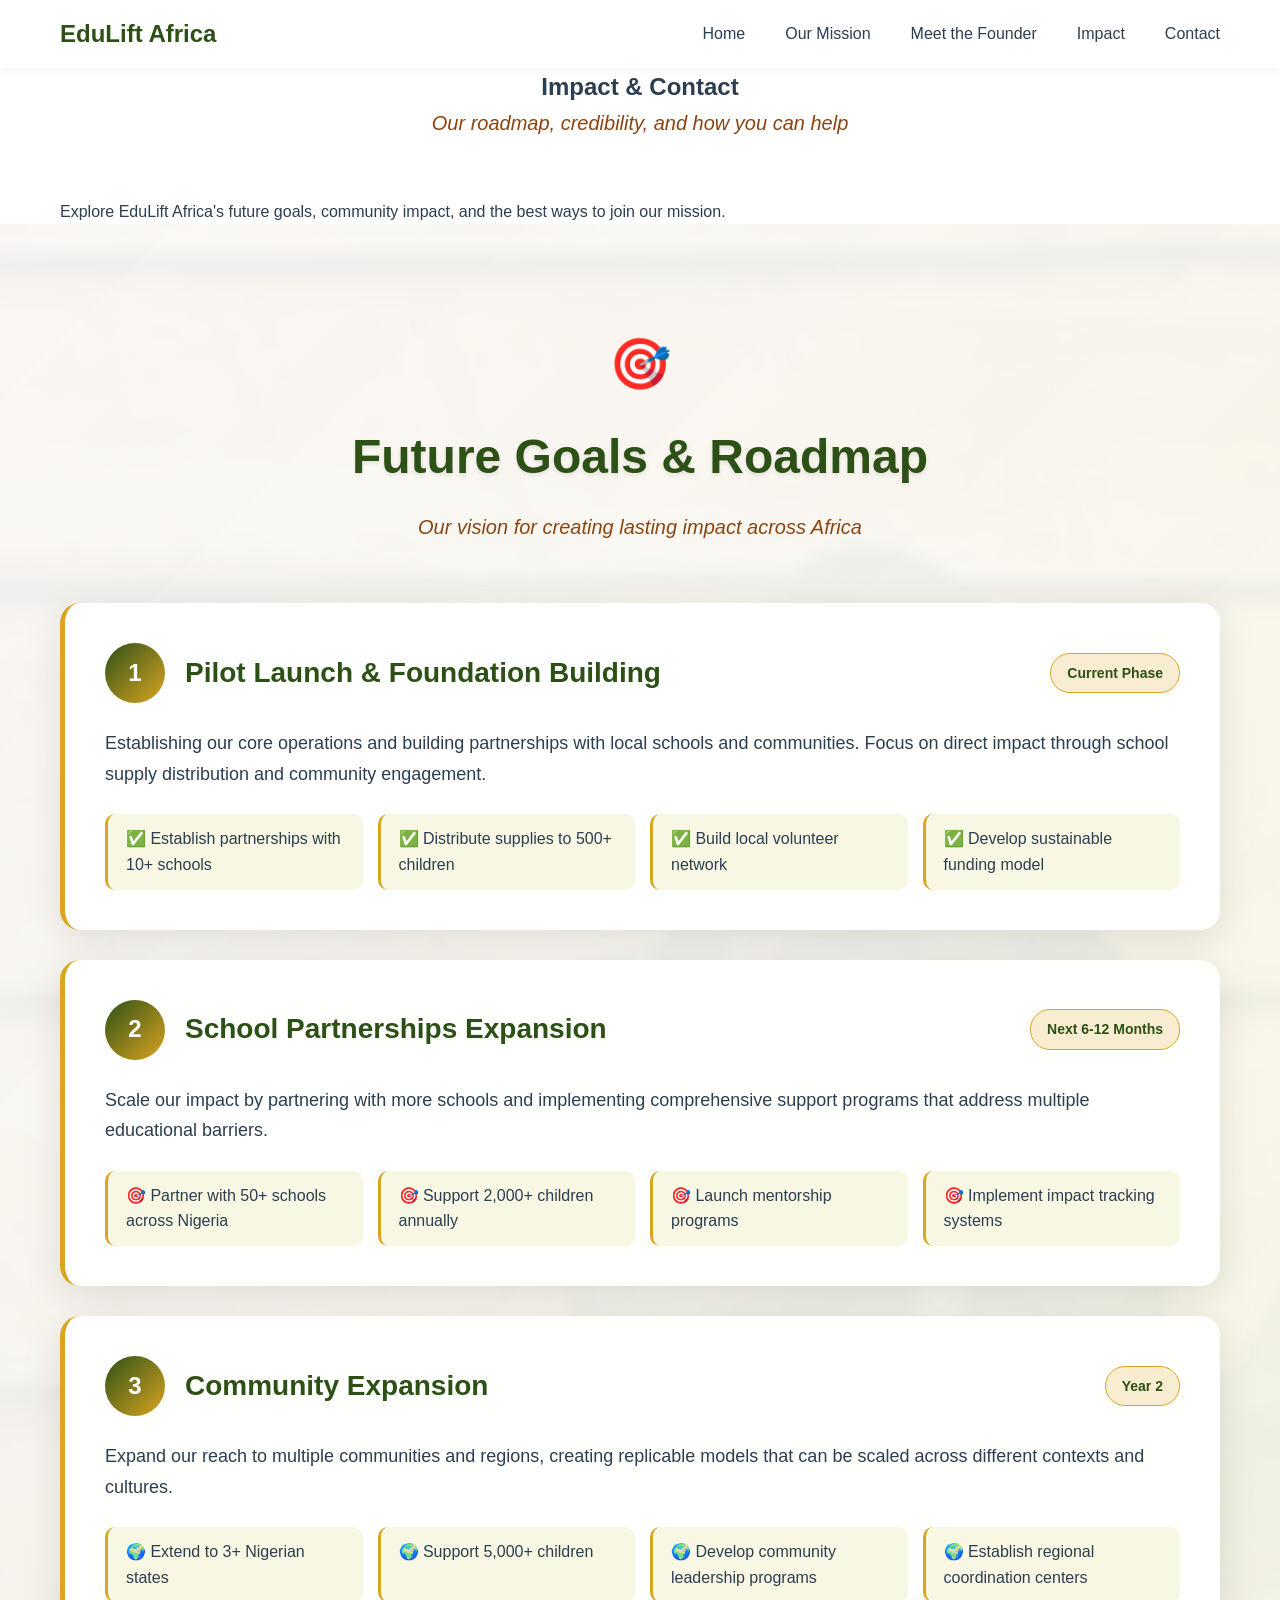
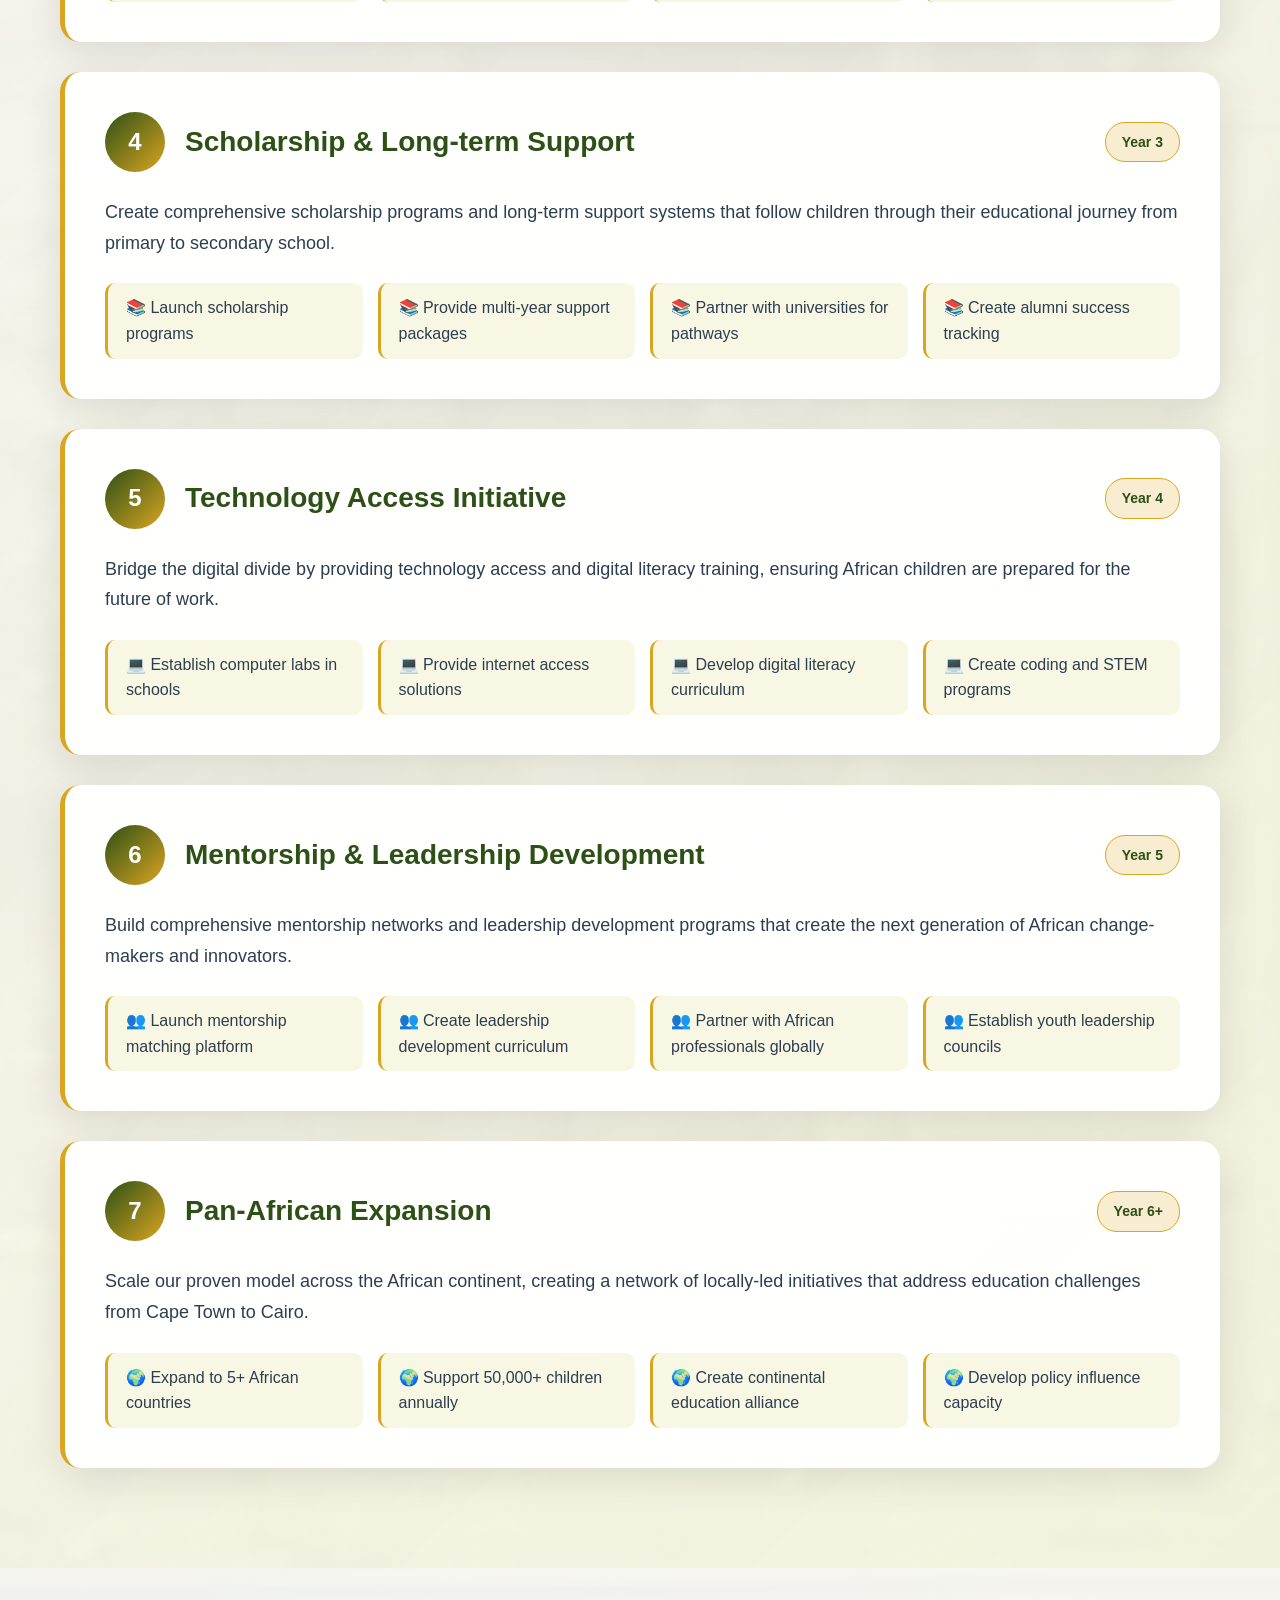
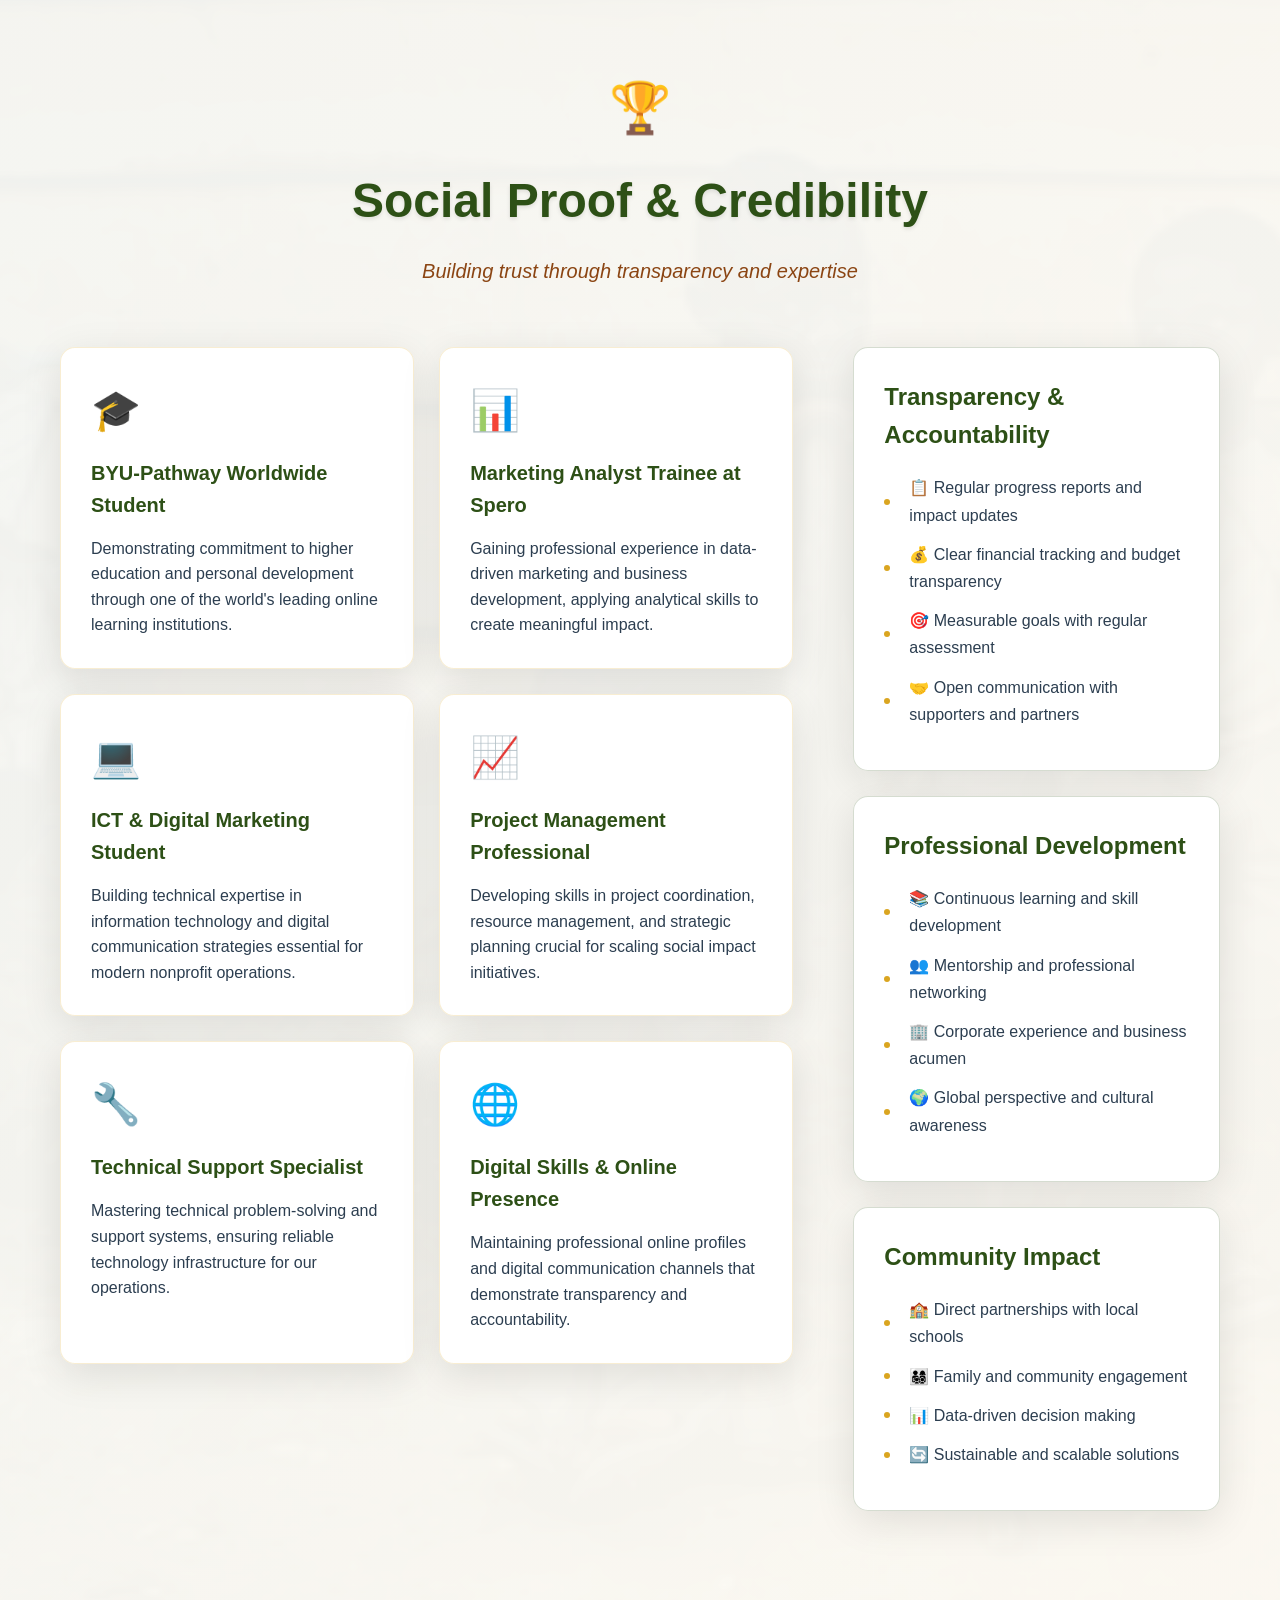
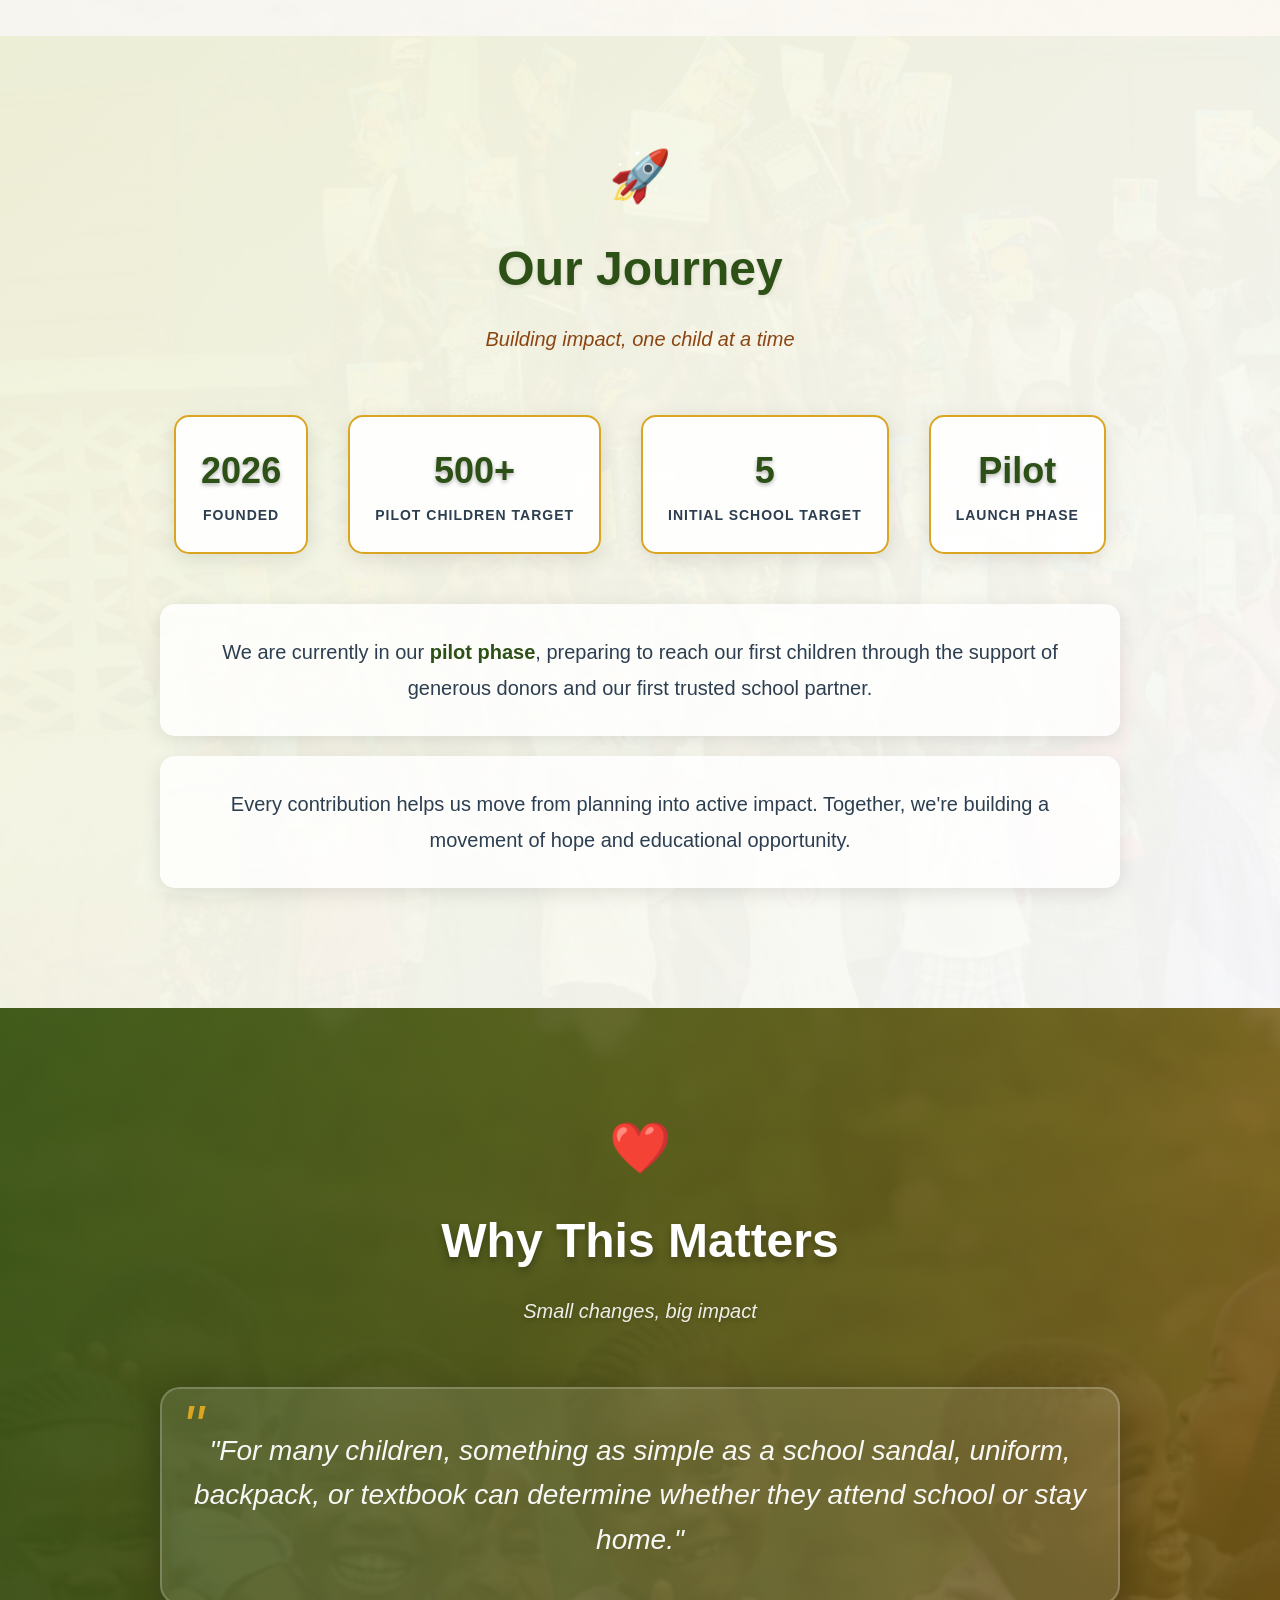
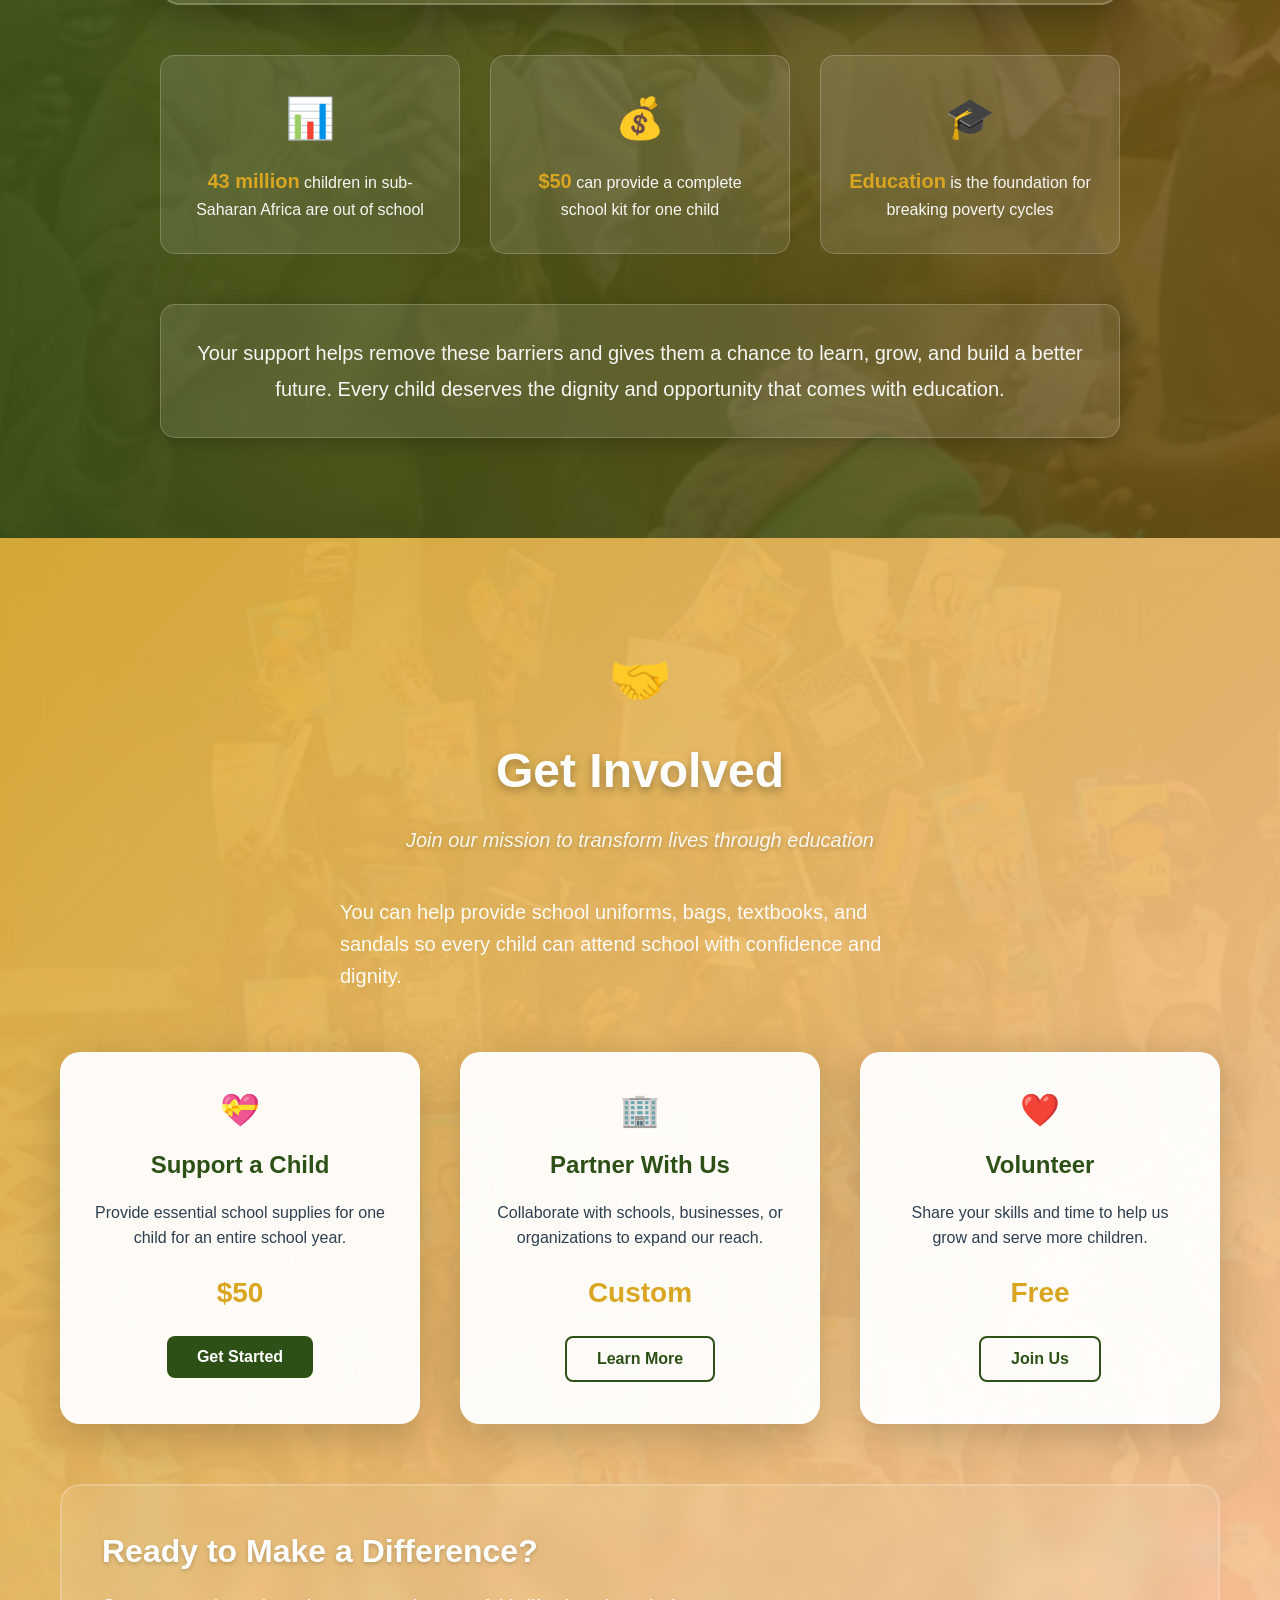
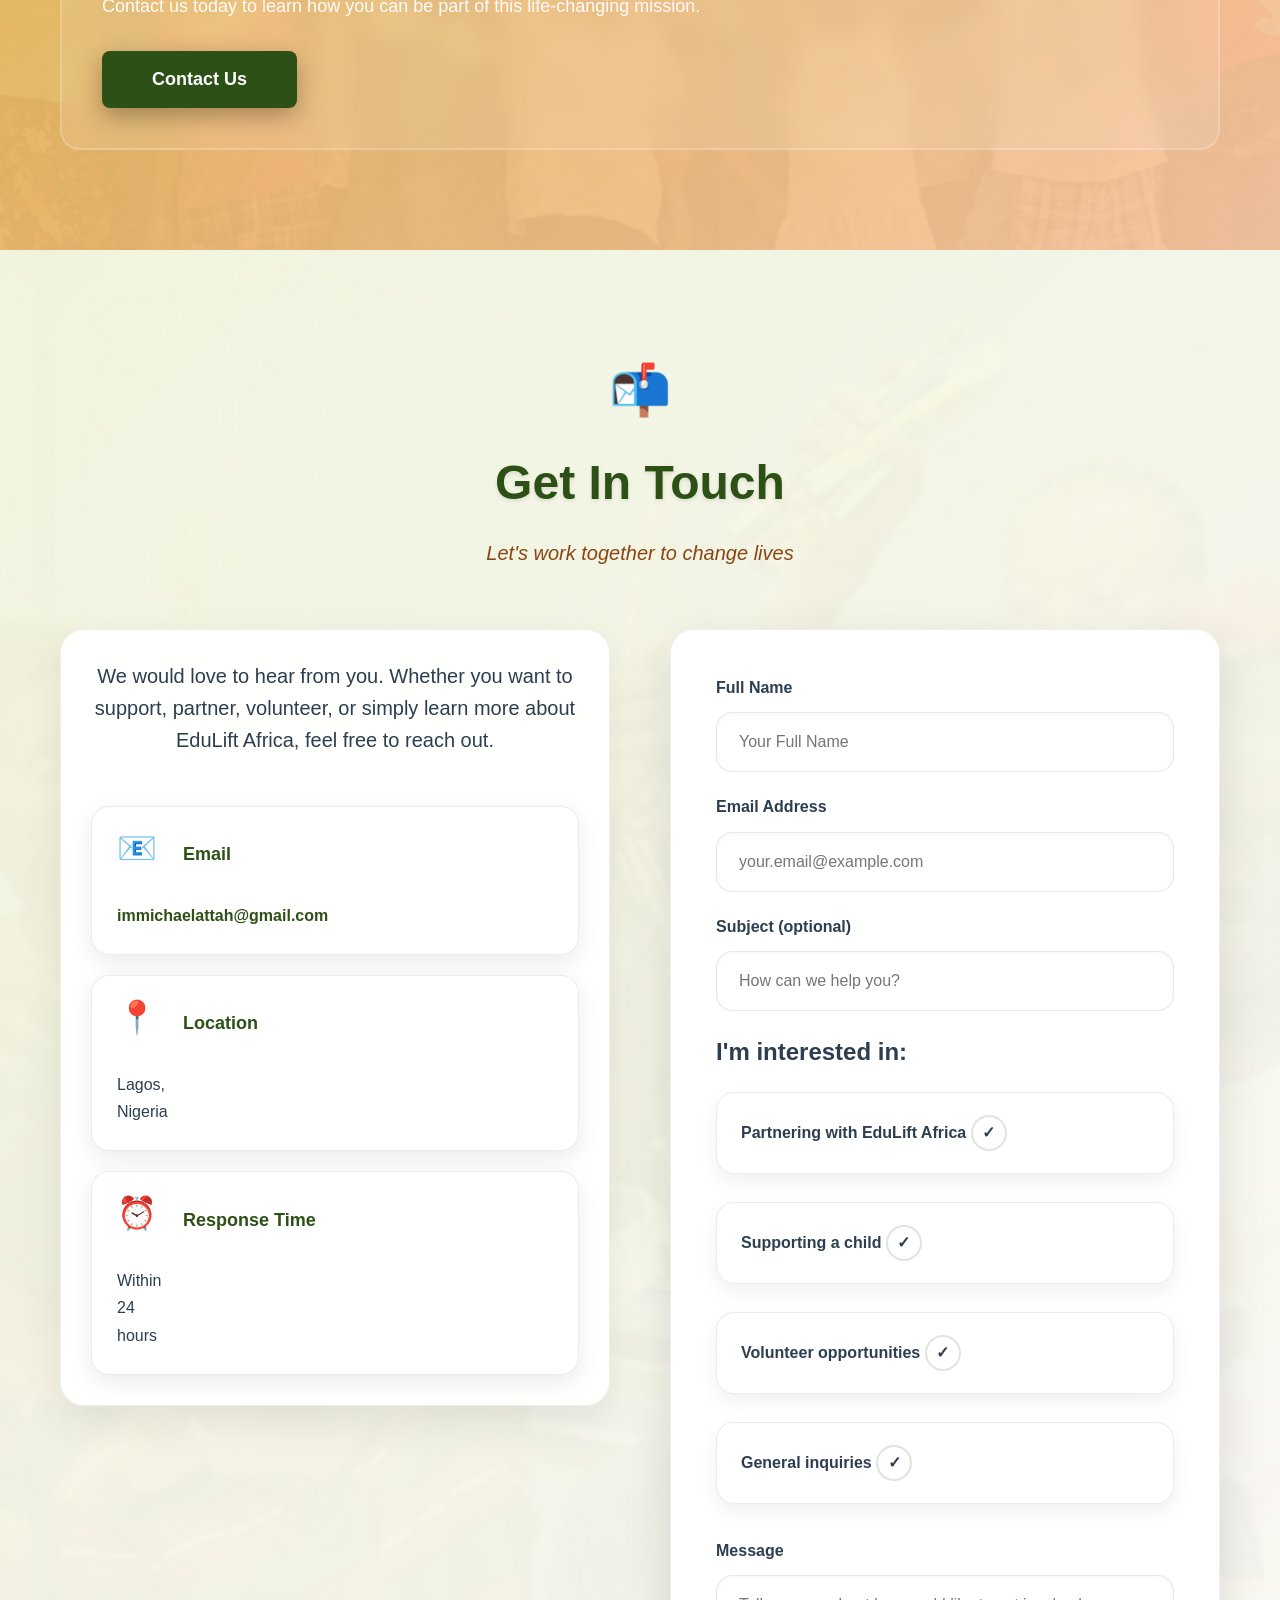
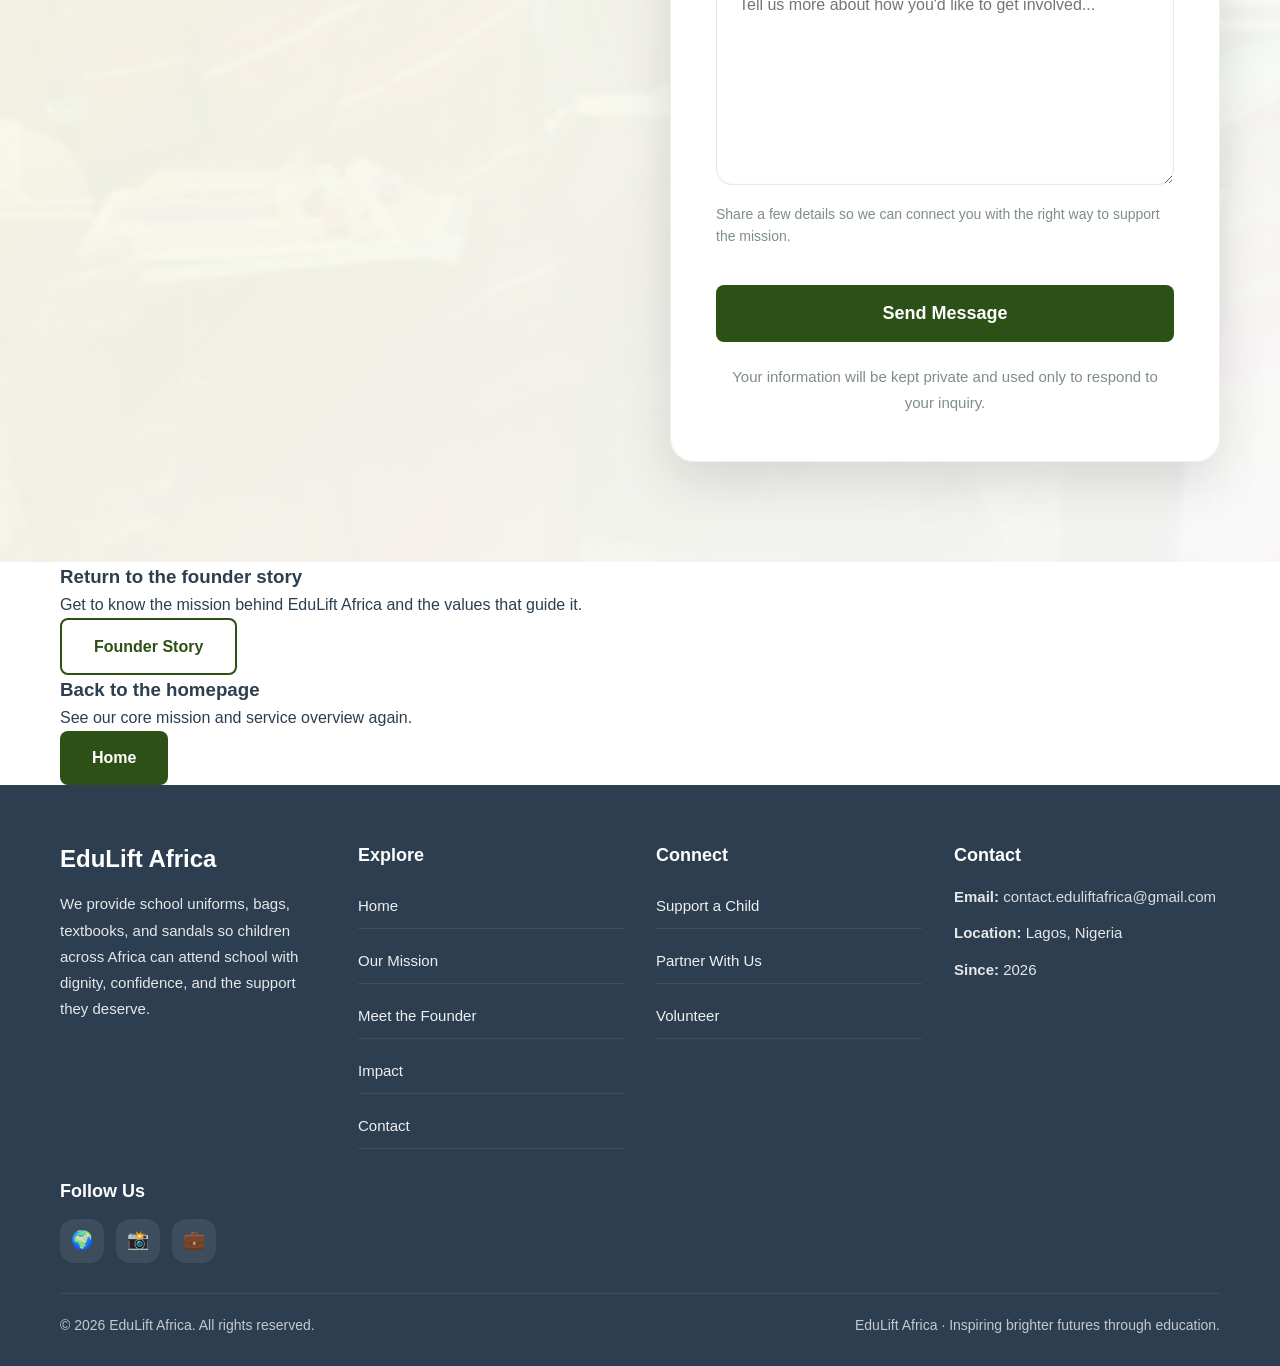
==== impact.html @ 5699ec4b "Update founder letter section with image and floating quote layout" ====
<!DOCTYPE html>
<html lang="en">
<head>
    <meta charset="UTF-8">
    <meta name="viewport" content="width=device-width, initial-scale=1.0">
    <title>EduLift Africa - Impact & Contact</title>
    <link rel="stylesheet" href="style.css">
</head>
<body>
    <nav class="navbar">
        <div class="container">
            <div class="nav-brand">
                <h1>EduLift Africa</h1>
            </div>
            <ul class="nav-menu">
                <li><a href="index.html">Home</a></li>
                <li><a href="index.html#mission">Our Mission</a></li>
                <li><a href="founder.html">Meet the Founder</a></li>
                <li><a href="impact.html">Impact</a></li>
                <li><a href="impact.html#contact">Contact</a></li>
            </ul>
        </div>
    </nav>

    <section class="page-intro">
        <div class="container">
            <div class="section-header">
                <h2>Impact & Contact</h2>
                <p class="section-subtitle">Our roadmap, credibility, and how you can help</p>
            </div>
            <div class="page-intro-copy">
                <p>Explore EduLift Africa's future goals, community impact, and the best ways to join our mission.</p>
            </div>
        </div>
    </section>

    <section class="future-goals">
        <div class="container">
            <div class="section-header">
                <div class="section-icon">🎯</div>
                <h2>Future Goals & Roadmap</h2>
                <p class="section-subtitle">Our vision for creating lasting impact across Africa</p>
            </div>
            <div class="roadmap-container">
                <div class="roadmap-phase">
                    <div class="phase-header">
                        <div class="phase-number">1</div>
                        <h3>Pilot Launch & Foundation Building</h3>
                        <div class="phase-status">Current Phase</div>
                    </div>
                    <div class="phase-content">
                        <p>Establishing our core operations and building partnerships with local schools and communities. Focus on direct impact through school supply distribution and community engagement.</p>
                        <div class="phase-goals">
                            <div class="goal-item">✅ Establish partnerships with 10+ schools</div>
                            <div class="goal-item">✅ Distribute supplies to 500+ children</div>
                            <div class="goal-item">✅ Build local volunteer network</div>
                            <div class="goal-item">✅ Develop sustainable funding model</div>
                        </div>
                    </div>
                </div>
                <div class="roadmap-phase">
                    <div class="phase-header">
                        <div class="phase-number">2</div>
                        <h3>School Partnerships Expansion</h3>
                        <div class="phase-status">Next 6-12 Months</div>
                    </div>
                    <div class="phase-content">
                        <p>Scale our impact by partnering with more schools and implementing comprehensive support programs that address multiple educational barriers.</p>
                        <div class="phase-goals">
                            <div class="goal-item">🎯 Partner with 50+ schools across Nigeria</div>
                            <div class="goal-item">🎯 Support 2,000+ children annually</div>
                            <div class="goal-item">🎯 Launch mentorship programs</div>
                            <div class="goal-item">🎯 Implement impact tracking systems</div>
                        </div>
                    </div>
                </div>
                <div class="roadmap-phase">
                    <div class="phase-header">
                        <div class="phase-number">3</div>
                        <h3>Community Expansion</h3>
                        <div class="phase-status">Year 2</div>
                    </div>
                    <div class="phase-content">
                        <p>Expand our reach to multiple communities and regions, creating replicable models that can be scaled across different contexts and cultures.</p>
                        <div class="phase-goals">
                            <div class="goal-item">🌍 Extend to 3+ Nigerian states</div>
                            <div class="goal-item">🌍 Support 5,000+ children</div>
                            <div class="goal-item">🌍 Develop community leadership programs</div>
                            <div class="goal-item">🌍 Establish regional coordination centers</div>
                        </div>
                    </div>
                </div>
                <div class="roadmap-phase">
                    <div class="phase-header">
                        <div class="phase-number">4</div>
                        <h3>Scholarship & Long-term Support</h3>
                        <div class="phase-status">Year 3</div>
                    </div>
                    <div class="phase-content">
                        <p>Create comprehensive scholarship programs and long-term support systems that follow children through their educational journey from primary to secondary school.</p>
                        <div class="phase-goals">
                            <div class="goal-item">📚 Launch scholarship programs</div>
                            <div class="goal-item">📚 Provide multi-year support packages</div>
                            <div class="goal-item">📚 Partner with universities for pathways</div>
                            <div class="goal-item">📚 Create alumni success tracking</div>
                        </div>
                    </div>
                </div>
                <div class="roadmap-phase">
                    <div class="phase-header">
                        <div class="phase-number">5</div>
                        <h3>Technology Access Initiative</h3>
                        <div class="phase-status">Year 4</div>
                    </div>
                    <div class="phase-content">
                        <p>Bridge the digital divide by providing technology access and digital literacy training, ensuring African children are prepared for the future of work.</p>
                        <div class="phase-goals">
                            <div class="goal-item">💻 Establish computer labs in schools</div>
                            <div class="goal-item">💻 Provide internet access solutions</div>
                            <div class="goal-item">💻 Develop digital literacy curriculum</div>
                            <div class="goal-item">💻 Create coding and STEM programs</div>
                        </div>
                    </div>
                </div>
                <div class="roadmap-phase">
                    <div class="phase-header">
                        <div class="phase-number">6</div>
                        <h3>Mentorship & Leadership Development</h3>
                        <div class="phase-status">Year 5</div>
                    </div>
                    <div class="phase-content">
                        <p>Build comprehensive mentorship networks and leadership development programs that create the next generation of African change-makers and innovators.</p>
                        <div class="phase-goals">
                            <div class="goal-item">👥 Launch mentorship matching platform</div>
                            <div class="goal-item">👥 Create leadership development curriculum</div>
                            <div class="goal-item">👥 Partner with African professionals globally</div>
                            <div class="goal-item">👥 Establish youth leadership councils</div>
                        </div>
                    </div>
                </div>
                <div class="roadmap-phase">
                    <div class="phase-header">
                        <div class="phase-number">7</div>
                        <h3>Pan-African Expansion</h3>
                        <div class="phase-status">Year 6+</div>
                    </div>
                    <div class="phase-content">
                        <p>Scale our proven model across the African continent, creating a network of locally-led initiatives that address education challenges from Cape Town to Cairo.</p>
                        <div class="phase-goals">
                            <div class="goal-item">🌍 Expand to 5+ African countries</div>
                            <div class="goal-item">🌍 Support 50,000+ children annually</div>
                            <div class="goal-item">🌍 Create continental education alliance</div>
                            <div class="goal-item">🌍 Develop policy influence capacity</div>
                        </div>
                    </div>
                </div>
            </div>
        </div>
    </section>

    <section class="social-proof">
        <div class="container">
            <div class="section-header">
                <div class="section-icon">🏆</div>
                <h2>Social Proof & Credibility</h2>
                <p class="section-subtitle">Building trust through transparency and expertise</p>
            </div>
            <div class="credibility-content">
                <div class="credentials-grid">
                    <div class="credential-card">
                        <div class="credential-icon">🎓</div>
                        <h3>BYU-Pathway Worldwide Student</h3>
                        <p>Demonstrating commitment to higher education and personal development through one of the world's leading online learning institutions.</p>
                    </div>
                    <div class="credential-card">
                        <div class="credential-icon">📊</div>
                        <h3>Marketing Analyst Trainee at Spero</h3>
                        <p>Gaining professional experience in data-driven marketing and business development, applying analytical skills to create meaningful impact.</p>
                    </div>
                    <div class="credential-card">
                        <div class="credential-icon">💻</div>
                        <h3>ICT & Digital Marketing Student</h3>
                        <p>Building technical expertise in information technology and digital communication strategies essential for modern nonprofit operations.</p>
                    </div>
                    <div class="credential-card">
                        <div class="credential-icon">📈</div>
                        <h3>Project Management Professional</h3>
                        <p>Developing skills in project coordination, resource management, and strategic planning crucial for scaling social impact initiatives.</p>
                    </div>
                    <div class="credential-card">
                        <div class="credential-icon">🔧</div>
                        <h3>Technical Support Specialist</h3>
                        <p>Mastering technical problem-solving and support systems, ensuring reliable technology infrastructure for our operations.</p>
                    </div>
                    <div class="credential-card">
                        <div class="credential-icon">🌐</div>
                        <h3>Digital Skills & Online Presence</h3>
                        <p>Maintaining professional online profiles and digital communication channels that demonstrate transparency and accountability.</p>
                    </div>
                </div>
                <div class="trust-indicators">
                    <div class="trust-section">
                        <h3>Transparency & Accountability</h3>
                        <ul>
                            <li>📋 Regular progress reports and impact updates</li>
                            <li>💰 Clear financial tracking and budget transparency</li>
                            <li>🎯 Measurable goals with regular assessment</li>
                            <li>🤝 Open communication with supporters and partners</li>
                        </ul>
                    </div>
                    <div class="trust-section">
                        <h3>Professional Development</h3>
                        <ul>
                            <li>📚 Continuous learning and skill development</li>
                            <li>👥 Mentorship and professional networking</li>
                            <li>🏢 Corporate experience and business acumen</li>
                            <li>🌍 Global perspective and cultural awareness</li>
                        </ul>
                    </div>
                    <div class="trust-section">
                        <h3>Community Impact</h3>
                        <ul>
                            <li>🏫 Direct partnerships with local schools</li>
                            <li>👨‍👩‍👧‍👦 Family and community engagement</li>
                            <li>📊 Data-driven decision making</li>
                            <li>🔄 Sustainable and scalable solutions</li>
                        </ul>
                    </div>
                </div>
            </div>
        </div>
    </section>

    <section class="journey">
        <div class="container">
            <div class="section-header">
                <div class="section-icon">🚀</div>
                <h2>Our Journey</h2>
                <p class="section-subtitle">Building impact, one child at a time</p>
            </div>
            <div class="journey-content">
                <div class="journey-stats">
                    <div class="journey-stat">
                        <div class="stat-number">2026</div>
                        <div class="stat-label">Founded</div>
                    </div>
                    <div class="journey-stat">
                        <div class="stat-number">500+</div>
                        <div class="stat-label">Pilot Children Target</div>
                    </div>
                    <div class="journey-stat">
                        <div class="stat-number">5</div>
                        <div class="stat-label">Initial School Target</div>
                    </div>
                    <div class="journey-stat">
                        <div class="stat-number">Pilot</div>
                        <div class="stat-label">Launch Phase</div>
                    </div>
                </div>
                <div class="journey-text">
                    <p>We are currently in our <strong>pilot phase</strong>, preparing to reach our first children through the support of generous donors and our first trusted school partner.</p>
                    <p>Every contribution helps us move from planning into active impact. Together, we're building a movement of hope and educational opportunity.</p>
                </div>
            </div>
        </div>
    </section>

    <section class="why-matters">
        <div class="container">
            <div class="section-header">
                <div class="section-icon">❤️</div>
                <h2>Why This Matters</h2>
                <p class="section-subtitle">Small changes, big impact</p>
            </div>
            <div class="impact-content">
                <div class="impact-quote">
                    <blockquote>
                        "For many children, something as simple as a school sandal, uniform, backpack, or textbook can determine whether they attend school or stay home."
                    </blockquote>
                </div>
                <div class="impact-stats">
                    <div class="impact-stat">
                        <div class="stat-icon">📊</div>
                        <div class="stat-text">
                            <strong>43 million</strong> children in sub-Saharan Africa are out of school
                        </div>
                    </div>
                    <div class="impact-stat">
                        <div class="stat-icon">💰</div>
                        <div class="stat-text">
                            <strong>$50</strong> can provide a complete school kit for one child
                        </div>
                    </div>
                    <div class="impact-stat">
                        <div class="stat-icon">🎓</div>
                        <div class="stat-text">
                            <strong>Education</strong> is the foundation for breaking poverty cycles
                        </div>
                    </div>
                </div>
                <div class="impact-text">
                    <p>Your support helps remove these barriers and gives them a chance to learn, grow, and build a better future. Every child deserves the dignity and opportunity that comes with education.</p>
                </div>
            </div>
        </div>
    </section>

    <section id="get-involved" class="get-involved">
        <div class="container">
            <div class="section-header">
                <div class="section-icon">🤝</div>
                <h2>Get Involved</h2>
                <p class="section-subtitle">Join our mission to transform lives through education</p>
            </div>
            <p class="intro-text">You can help provide school uniforms, bags, textbooks, and sandals so every child can attend school with confidence and dignity.</p>
            <div class="involvement-options">
                <div class="option-card">
                    <div class="option-icon">💝</div>
                    <h3>Support a Child</h3>
                    <p>Provide essential school supplies for one child for an entire school year.</p>
                    <div class="option-price">$50</div>
                    <button class="btn btn-primary" onclick="scrollToContactWithReason('Support a child')">Get Started</button>
                </div>
                <div class="option-card">
                    <div class="option-icon">🏢</div>
                    <h3>Partner With Us</h3>
                    <p>Collaborate with schools, businesses, or organizations to expand our reach.</p>
                    <div class="option-price">Custom</div>
                    <button class="btn btn-secondary" onclick="scrollToContactWithReason('Partner with us')">Learn More</button>
                </div>
                <div class="option-card">
                    <div class="option-icon">❤️</div>
                    <h3>Volunteer</h3>
                    <p>Share your skills and time to help us grow and serve more children.</p>
                    <div class="option-price">Free</div>
                    <button class="btn btn-secondary" onclick="scrollToContactWithReason('Volunteer opportunities')">Join Us</button>
                </div>
            </div>
            <div class="additional-cta">
                <h3>Ready to Make a Difference?</h3>
                <p>Contact us today to learn how you can be part of this life-changing mission.</p>
                <button class="btn btn-primary large" onclick="scrollToContactWithReason('General inquiry')">Contact Us</button>
            </div>
        </div>
    </section>

    <section id="contact" class="contact">
        <div class="container">
            <div class="section-header">
                <div class="section-icon">📬</div>
                <h2>Get In Touch</h2>
                <p class="section-subtitle">Let's work together to change lives</p>
            </div>
            <div class="contact-content">
                <div class="contact-info">
                    <p class="contact-description">We would love to hear from you. Whether you want to support, partner, volunteer, or simply learn more about EduLift Africa, feel free to reach out.</p>
                    <div class="contact-options">
                        <div class="contact-option">
                            <div class="option-icon">📧</div>
                            <h4>Email</h4>
                            <p><a href="mailto:immichaelattah@gmail.com">immichaelattah@gmail.com</a></p>
                        </div>
                        <div class="contact-option">
                            <div class="option-icon">📍</div>
                            <h4>Location</h4>
                            <p>Lagos, Nigeria</p>
                        </div>
                        <div class="contact-option">
                            <div class="option-icon">⏰</div>
                            <h4>Response Time</h4>
                            <p>Within 24 hours</p>
                        </div>
                    </div>
                </div>
                <div class="contact-form-card">
                    <form class="contact-form" method="POST" action="https://formsubmit.co/immichaelattah@gmail.com">
                        <input type="hidden" name="_subject" value="New contact from EduLift Africa website">
                        <input type="hidden" name="_captcha" value="false">
                        <input type="hidden" name="_replyto" value="">
                        <div class="form-group">
                            <label for="contact-name">Full Name</label>
                            <input id="contact-name" type="text" name="name" placeholder="Your Full Name" required>
                        </div>
                        <div class="form-group">
                            <label for="contact-email">Email Address</label>
                            <input id="contact-email" type="email" name="email" placeholder="your.email@example.com" required>
                        </div>
                        <div class="form-group">
                            <label for="contact-subject">Subject (optional)</label>
                            <input id="contact-subject" type="text" name="subject" placeholder="How can we help you?">
                        </div>
                        <div class="contact-reasons">
                            <h3>I'm interested in:</h3>
                            <div class="reason-options">
                                <label class="reason-option">
                                    <input type="radio" name="reason" value="Partner with us" required>
                                    <span>Partnering with EduLift Africa</span>
                                    <span class="reason-check">✓</span>
                                </label>
                                <label class="reason-option">
                                    <input type="radio" name="reason" value="Support a child">
                                    <span>Supporting a child</span>
                                    <span class="reason-check">✓</span>
                                </label>
                                <label class="reason-option">
                                    <input type="radio" name="reason" value="Volunteer opportunities">
                                    <span>Volunteer opportunities</span>
                                    <span class="reason-check">✓</span>
                                </label>
                                <label class="reason-option">
                                    <input type="radio" name="reason" value="General inquiries">
                                    <span>General inquiries</span>
                                    <span class="reason-check">✓</span>
                                </label>
                            </div>
                        </div>
                        <div class="form-group">
                            <label for="contact-message">Message</label>
                            <textarea id="contact-message" name="message" placeholder="Tell us more about how you'd like to get involved..." rows="6" required></textarea>
                            <p class="field-hint">Share a few details so we can connect you with the right way to support the mission.</p>
                        </div>
                        <button type="submit" class="btn btn-primary">Send Message</button>
                    </form>
                    <div class="contact-success" role="status" aria-live="polite"></div>
                    <p class="contact-note">Your information will be kept private and used only to respond to your inquiry.</p>
                </div>
            </div>
        </div>
    </section>

    <section class="page-links">
        <div class="container">
            <div class="link-card">
                <h3>Return to the founder story</h3>
                <p>Get to know the mission behind EduLift Africa and the values that guide it.</p>
                <a class="btn btn-secondary" href="founder.html">Founder Story</a>
            </div>
            <div class="link-card">
                <h3>Back to the homepage</h3>
                <p>See our core mission and service overview again.</p>
                <a class="btn btn-primary" href="index.html">Home</a>
            </div>
        </div>
    </section>

    <footer class="footer">
        <div class="container">
            <div class="footer-content">
                <div class="footer-section">
                    <h3>EduLift Africa</h3>
                    <p>We provide school uniforms, bags, textbooks, and sandals so children across Africa can attend school with dignity, confidence, and the support they deserve.</p>
                </div>
                <div class="footer-section">
                    <h4>Explore</h4>
                    <div class="footer-links">
                        <a class="footer-link" href="index.html">Home</a>
                        <a class="footer-link" href="index.html#mission">Our Mission</a>
                        <a class="footer-link" href="founder.html">Meet the Founder</a>
                        <a class="footer-link" href="impact.html">Impact</a>
                        <a class="footer-link" href="impact.html#contact">Contact</a>
                    </div>
                </div>
                <div class="footer-section">
                    <h4>Connect</h4>
                    <div class="footer-links">
                        <a class="footer-link" href="impact.html#contact">Support a Child</a>
                        <a class="footer-link" href="impact.html#contact">Partner With Us</a>
                        <a class="footer-link" href="impact.html#contact">Volunteer</a>
                    </div>
                </div>
                <div class="footer-section footer-contact">
                    <h4>Contact</h4>
                    <p><strong>Email:</strong> <a href="mailto:contact.eduliftafrica@gmail.com">contact.eduliftafrica@gmail.com</a></p>
                    <p><strong>Location:</strong> Lagos, Nigeria</p>
                    <p><strong>Since:</strong> 2026</p>
                </div>
                <div class="footer-section footer-social">
                    <h4>Follow Us</h4>
                    <div class="social-icons">
                        <a class="social-icon" href="#" aria-label="Facebook">🌍</a>
                        <a class="social-icon" href="#" aria-label="Instagram">📸</a>
                        <a class="social-icon" href="#" aria-label="LinkedIn">💼</a>
                    </div>
                </div>
            </div>
            <div class="footer-bottom">
                <p>&copy; 2026 EduLift Africa. All rights reserved.</p>
                <p>EduLift Africa · Inspiring brighter futures through education.</p>
            </div>
        </div>
    </footer>

    <script src="script.js"></script>
</body>
</html>
---- style.css ----
/* ==================== VARIABLES & RESET ==================== */
:root {
    --primary-color: #2d5016; /* Deep green */
    --secondary-color: #daa520; /* Gentle gold */
    --accent-color: #8b4513; /* Earth brown */
    --warm-beige: #f5f5dc; /* Warm beige */
    --soft-white: #fafafa; /* Soft white */
    --light-bg: #e6d7c3; /* Light background */
    --text-dark: #2c3e50;
    --text-light: #7f8c8d;
    --border-light: #e0e6ed;
    --success-color: #27ae60;
    --shadow: rgba(0, 0, 0, 0.1);
    --shadow-hover: rgba(0, 0, 0, 0.2);
}

* {
    margin: 0;
    padding: 0;
    box-sizing: border-box;
}

html {
    scroll-behavior: smooth;
}

body {
    font-family: -apple-system, BlinkMacSystemFont, 'Segoe UI', 'Roboto', 'Oxygen', 'Ubuntu', 'Cantarell', sans-serif;
    line-height: 1.6;
    color: var(--text-dark);
    background-color: #ffffff;
}

/* ==================== ANIMATIONS ==================== */
@keyframes fadeInUp {
    from {
        opacity: 0;
        transform: translateY(30px);
    }
    to {
        opacity: 1;
        transform: translateY(0);
    }
}

.fade-in-up {
    animation: fadeInUp 0.8s ease-out;
}

/* ==================== CONTAINER & UTILITIES ==================== */
.container {
    max-width: 1200px;
    margin: 0 auto;
    padding: 0 20px;
}

.grid-2 {
    display: grid;
    grid-template-columns: repeat(auto-fit, minmax(300px, 1fr));
    gap: 30px;
    margin-top: 40px;
}

.highlight {
    color: var(--warm-accent);
    font-weight: 600;
}

/* ==================== NAVIGATION ==================== */
.navbar {
    background-color: #ffffff;
    box-shadow: 0 2px 10px rgba(0, 0, 0, 0.05);
    position: sticky;
    top: 0;
    z-index: 1000;
}

.navbar .container {
    display: flex;
    justify-content: space-between;
    align-items: center;
    padding: 15px 20px;
}

.nav-brand h1 {
    font-size: 24px;
    font-weight: 700;
    color: var(--primary-color);
}

.nav-menu {
    display: flex;
    list-style: none;
    gap: 40px;
}

.nav-menu a {
    text-decoration: none;
    color: var(--text-dark);
    font-weight: 500;
    transition: color 0.3s ease;
}

.nav-menu a:hover {
    color: var(--primary-color);
}

@media (max-width: 768px) {
    .navbar .container {
        flex-direction: column;
        align-items: flex-start;
    }

    .nav-menu {
        flex-direction: column;
        gap: 16px;
        font-size: 14px;
        width: 100%;
        margin-top: 18px;
    }
    
    .nav-brand h1 {
        font-size: 20px;
    }
}

/* ==================== BUTTONS ==================== */
.btn {
    padding: 14px 32px;
    border: none;
    border-radius: 8px;
    font-size: 16px;
    font-weight: 600;
    cursor: pointer;
    transition: all 0.3s ease;
    text-decoration: none;
    display: inline-block;
}

.btn-primary {
    background-color: var(--primary-color);
    color: #ffffff;
}

.btn-primary:hover {
    background-color: #357abd;
    transform: translateY(-2px);
    box-shadow: 0 8px 20px rgba(74, 144, 226, 0.3);
}

.btn-secondary {
    background-color: var(--light-blue);
    color: var(--primary-color);
    border: 2px solid var(--primary-color);
}

.btn-secondary:hover {
    background-color: var(--primary-color);
    color: #ffffff;
    transform: translateY(-2px);
}

/* ==================== HERO SECTION ==================== */
.hero {
    position: relative;
    display: flex;
    align-items: center;
    justify-content: center;
    min-height: 90vh;
    padding: 120px 0 100px;
    background: linear-gradient(135deg, rgba(45, 80, 22, 0.8) 0%, rgba(138, 69, 19, 0.6) 100%),
                url("assets/images/hero-image.webp") center/cover no-repeat;
    background-attachment: fixed;
    overflow: hidden;
}

.hero-overlay {
    position: absolute;
    top: 0;
    left: 0;
    right: 0;
    bottom: 0;
    background: linear-gradient(45deg, rgba(45, 80, 22, 0.3) 0%, rgba(218, 165, 32, 0.2) 100%);
    z-index: 1;
}

.hero .container {
    position: relative;
    z-index: 2;
}

.hero-content {
    max-width: 800px;
    text-align: center;
    color: #ffffff;
    opacity: 0;
    animation: fadeInUp 1s ease-out 0.3s forwards;
}

.hero-headline {
    font-size: 56px;
    font-weight: 800;
    line-height: 1.1;
    margin-bottom: 20px;
    text-shadow: 0 4px 8px rgba(0, 0, 0, 0.3);
    color: #ffffff;
}

.hero-subtext {
    font-size: 24px;
    color: rgba(255, 255, 255, 0.95);
    margin-bottom: 50px;
    line-height: 1.6;
    font-weight: 300;
    text-shadow: 0 2px 4px rgba(0, 0, 0, 0.2);
}

.hero-stats {
    display: flex;
    justify-content: center;
    gap: 60px;
    margin-bottom: 50px;
    opacity: 0;
    animation: fadeInUp 1s ease-out 0.6s forwards;
}

.stat-item {
    text-align: center;
    padding: 20px;
    background: rgba(255, 255, 255, 0.1);
    border-radius: 15px;
    backdrop-filter: blur(10px);
    border: 1px solid rgba(255, 255, 255, 0.2);
    transition: transform 0.3s ease, box-shadow 0.3s ease;
}

.stat-item:hover {
    transform: translateY(-5px);
    box-shadow: 0 10px 30px rgba(0, 0, 0, 0.3);
}

.stat-number {
    font-size: 48px;
    font-weight: 800;
    color: #daa520;
    margin-bottom: 5px;
    text-shadow: 0 2px 4px rgba(0, 0, 0, 0.3);
}

.stat-label {
    font-size: 16px;
    color: rgba(255, 255, 255, 0.9);
    font-weight: 500;
    text-transform: uppercase;
    letter-spacing: 1px;
}

.hero-buttons {
    display: flex;
    gap: 20px;
    justify-content: center;
    opacity: 0;
    animation: fadeInUp 1s ease-out 0.9s forwards;
}

.hero-buttons .btn {
    padding: 18px 40px;
    font-size: 18px;
    font-weight: 600;
    border-radius: 50px;
    transition: all 0.3s ease;
    box-shadow: 0 8px 25px rgba(0, 0, 0, 0.3);
}

.hero-buttons .btn:hover {
    transform: translateY(-3px);
    box-shadow: 0 12px 35px rgba(0, 0, 0, 0.4);
}

.hero-buttons .btn-primary {
    background: linear-gradient(135deg, #daa520, #ffd700);
    color: #2d5016;
    border: none;
}

.hero-buttons .btn-secondary {
    background: rgba(255, 255, 255, 0.2);
    color: #ffffff;
    border: 2px solid rgba(255, 255, 255, 0.3);
    backdrop-filter: blur(10px);
}

.hero-buttons .btn-secondary:hover {
    background: rgba(255, 255, 255, 0.3);
    border-color: rgba(255, 255, 255, 0.5);
}

@media (max-width: 768px) {
    .hero {
        min-height: 70vh;
        padding: 100px 0 80px;
        background-attachment: scroll;
    }

    .hero-headline {
        font-size: 36px;
    }

    .hero-subtext {
        font-size: 18px;
    }

    .hero-stats {
        flex-direction: column;
        gap: 20px;
        margin-bottom: 40px;
    }

    .stat-item {
        padding: 15px;
    }

    .stat-number {
        font-size: 36px;
    }

    .hero-buttons {
        flex-direction: column;
        align-items: center;
    }

    .hero-buttons .btn {
        width: 100%;
        max-width: 300px;
    }
}

/* ==================== WHY STARTED SECTION ==================== */
.why-started {
    padding: 100px 0;
    background: linear-gradient(135deg, var(--warm-beige) 0%, var(--soft-white) 100%);
    position: relative;
    overflow: hidden;
}

.why-started::before {
    content: '';
    position: absolute;
    top: 0;
    left: 0;
    right: 0;
    bottom: 0;
    background: url('assets/images/whythismatter.webp') center/cover no-repeat;
    opacity: 0.05;
    z-index: 0;
}

.why-started-header {
    text-align: center;
    margin-bottom: 60px;
    position: relative;
    z-index: 1;
    opacity: 0;
    animation: fadeInUp 0.8s ease-out 0.2s forwards;
}

.section-icon {
    font-size: 60px;
    margin-bottom: 20px;
    display: block;
}

.why-started h2 {
    font-size: 48px;
    margin-bottom: 15px;
    color: var(--primary-color);
    font-weight: 700;
    text-shadow: 0 2px 4px rgba(0, 0, 0, 0.1);
}

.section-subtitle {
    font-size: 20px;
    color: var(--accent-color);
    font-style: italic;
    font-weight: 300;
}

.story-content {
    max-width: 900px;
    margin: 0 auto;
    padding: 0 20px;
    position: relative;
    z-index: 1;
}

.story-quote {
    margin-bottom: 40px;
    opacity: 0;
    animation: fadeInUp 0.8s ease-out 0.4s forwards;
}

.story-quote blockquote {
    font-size: 28px;
    font-style: italic;
    color: var(--primary-color);
    line-height: 1.6;
    text-align: center;
    background: rgba(255, 255, 255, 0.9);
    padding: 40px 30px;
    border-radius: 20px;
    box-shadow: 0 10px 40px var(--shadow);
    border-left: 5px solid var(--secondary-color);
    position: relative;
}

.story-quote blockquote::before {
    content: '"';
    font-size: 80px;
    color: var(--secondary-color);
    position: absolute;
    top: -10px;
    left: 20px;
    opacity: 0.3;
}

.story-text {
    opacity: 0;
    animation: fadeInUp 0.8s ease-out 0.6s forwards;
}

.story-text p {
    font-size: 20px;
    line-height: 1.8;
    margin-bottom: 25px;
    color: var(--text-dark);
    text-align: center;
    background: rgba(255, 255, 255, 0.8);
    padding: 30px;
    border-radius: 15px;
    box-shadow: 0 5px 20px var(--shadow);
}

.highlight {
    color: var(--secondary-color);
    font-weight: 700;
    text-shadow: 0 1px 2px rgba(0, 0, 0, 0.1);
}

@media (max-width: 768px) {
    .why-started {
        padding: 60px 0;
    }

    .why-started h2 {
        font-size: 32px;
    }

    .section-subtitle {
        font-size: 18px;
    }

    .section-icon {
        font-size: 40px;
    }

    .story-quote blockquote {
        font-size: 22px;
        padding: 30px 20px;
    }

    .story-quote blockquote::before {
        font-size: 60px;
        left: 15px;
    }

    .story-text p {
        font-size: 18px;
        padding: 20px;
    }
}

/* ==================== MISSION & VISION ==================== */
.mission-vision {
    padding: 100px 0;
    background: linear-gradient(135deg, rgba(245, 245, 220, 0.95) 0%, rgba(230, 215, 195, 0.9) 100%),
                url("assets/images/kidsafrica.jpg") center/cover no-repeat;
    background-attachment: fixed;
    position: relative;
}

.mission-vision::before {
    content: '';
    position: absolute;
    top: 0;
    left: 0;
    right: 0;
    bottom: 0;
    background: linear-gradient(45deg, rgba(45, 80, 22, 0.05) 0%, rgba(218, 165, 32, 0.03) 100%);
    z-index: 1;
}

.mission-vision .container {
    position: relative;
    z-index: 2;
}

.section-header {
    text-align: center;
    margin-bottom: 60px;
    opacity: 0;
    animation: fadeInUp 0.8s ease-out 0.2s forwards;
}

.mission-vision h2 {
    font-size: 48px;
    margin-bottom: 15px;
    color: var(--primary-color);
    font-weight: 700;
    text-shadow: 0 2px 4px rgba(0, 0, 0, 0.1);
}

.mission-vision .section-subtitle {
    font-size: 20px;
    color: var(--accent-color);
    font-style: italic;
    font-weight: 300;
}

.card {
    background: rgba(255, 255, 255, 0.95);
    padding: 50px 40px;
    border-radius: 20px;
    border-left: 5px solid var(--secondary-color);
    transition: all 0.3s ease;
    box-shadow: 0 10px 40px var(--shadow);
    backdrop-filter: blur(10px);
    position: relative;
    overflow: hidden;
    opacity: 0;
    animation: fadeInUp 0.8s ease-out 0.4s forwards;
}

.card:nth-child(2) {
    animation-delay: 0.6s;
}

.card::before {
    content: '';
    position: absolute;
    top: 0;
    left: 0;
    right: 0;
    bottom: 0;
    background: linear-gradient(135deg, rgba(255, 255, 255, 0.1) 0%, rgba(218, 165, 32, 0.05) 100%);
    opacity: 0;
    transition: opacity 0.3s ease;
}

.card:hover {
    transform: translateY(-10px);
    box-shadow: 0 20px 60px var(--shadow-hover);
}

.card:hover::before {
    opacity: 1;
}

.card-icon {
    font-size: 50px;
    margin-bottom: 20px;
    display: block;
    text-align: center;
}

.card h3 {
    font-size: 28px;
    margin-bottom: 20px;
    color: var(--primary-color);
    text-align: center;
    font-weight: 700;
}

.card p {
    font-size: 18px;
    color: var(--text-dark);
    line-height: 1.7;
    text-align: center;
}

@media (max-width: 768px) {
    .mission-vision {
        padding: 60px 0;
        background-attachment: scroll;
    }

    .mission-vision h2 {
        font-size: 32px;
    }

    .card {
        padding: 35px 25px;
        margin-bottom: 30px;
    }

    .card-icon {
        font-size: 40px;
    }

    .card h3 {
        font-size: 24px;
    }

    .card p {
        font-size: 16px;
    }
}

/* ==================== WHAT WE DO ==================== */
.what-we-do {
    padding: 100px 0;
    background: linear-gradient(135deg, rgba(45, 80, 22, 0.9) 0%, rgba(138, 69, 19, 0.8) 100%),
                url("assets/images/Children_in_Africa.jpg") center/cover no-repeat;
    background-attachment: fixed;
    position: relative;
}

.what-we-do::before {
    content: '';
    position: absolute;
    top: 0;
    left: 0;
    right: 0;
    bottom: 0;
    background: linear-gradient(45deg, rgba(45, 80, 22, 0.7) 0%, rgba(218, 165, 32, 0.3) 100%);
    z-index: 1;
}

.what-we-do .container {
    position: relative;
    z-index: 2;
}

.what-we-do .section-header {
    margin-bottom: 70px;
    opacity: 0;
    animation: fadeInUp 0.8s ease-out 0.2s forwards;
}

.what-we-do h2 {
    font-size: 48px;
    margin-bottom: 15px;
    text-align: center;
    color: #ffffff;
    font-weight: 700;
    text-shadow: 0 4px 8px rgba(0, 0, 0, 0.3);
}

.what-we-do .section-subtitle {
    font-size: 20px;
    color: rgba(255, 255, 255, 0.9);
    text-align: center;
    font-style: italic;
    font-weight: 300;
    text-shadow: 0 2px 4px rgba(0, 0, 0, 0.2);
}

.services-grid {
    display: grid;
    grid-template-columns: repeat(auto-fit, minmax(320px, 1fr));
    gap: 40px;
}

.service-card {
    background: rgba(255, 255, 255, 0.95);
    padding: 50px 35px;
    border-radius: 20px;
    text-align: center;
    box-shadow: 0 10px 40px rgba(0, 0, 0, 0.2);
    transition: all 0.4s ease;
    border: 2px solid transparent;
    backdrop-filter: blur(10px);
    position: relative;
    overflow: hidden;
    opacity: 0;
    animation: fadeInUp 0.8s ease-out 0.4s forwards;
}

.service-card:nth-child(2) { animation-delay: 0.2s; }
.service-card:nth-child(3) { animation-delay: 0.4s; }
.service-card:nth-child(4) { animation-delay: 0.6s; }
.service-card:nth-child(5) { animation-delay: 0.8s; }
.service-card:nth-child(6) { animation-delay: 1.0s; }

.service-card::before {
    content: '';
    position: absolute;
    top: 0;
    left: -100%;
    width: 100%;
    height: 100%;
    background: linear-gradient(90deg, transparent, rgba(218, 165, 32, 0.1), transparent);
    transition: left 0.5s ease;
}

.service-card:hover::before {
    left: 100%;
}

.service-card:hover {
    transform: translateY(-15px) scale(1.02);
    box-shadow: 0 25px 60px rgba(0, 0, 0, 0.3);
    border-color: var(--secondary-color);
    background: linear-gradient(135deg, #ffffff 0%, rgba(245, 245, 220, 0.3) 100%);
}

.service-icon {
    font-size: 60px;
    margin-bottom: 25px;
    display: block;
    transition: transform 0.3s ease;
}

.service-card:hover .service-icon {
    transform: scale(1.1);
}

.service-card h4 {
    font-size: 24px;
    margin-bottom: 20px;
    color: var(--primary-color);
    font-weight: 700;
}

.service-card p {
    color: var(--text-dark);
    font-size: 16px;
    line-height: 1.7;
}

@media (max-width: 768px) {
    .what-we-do {
        padding: 60px 0;
        background-attachment: scroll;
    }

    .what-we-do h2 {
        font-size: 32px;
    }

    .services-grid {
        grid-template-columns: 1fr;
        gap: 30px;
    }

    .service-card {
        padding: 35px 25px;
    }

    .service-icon {
        font-size: 50px;
    }

    .service-card h4 {
        font-size: 20px;
    }
}

/* ==================== JOURNEY SECTION ==================== */
.journey {
    padding: 100px 0;
    background: linear-gradient(135deg, var(--warm-beige) 0%, var(--soft-white) 100%);
    position: relative;
    overflow: hidden;
}

.journey::before {
    content: '';
    position: absolute;
    top: 0;
    left: 0;
    right: 0;
    bottom: 0;
    background: url('assets/images/Children_in_Africa.jpg') center/cover no-repeat;
    opacity: 0.03;
    z-index: 0;
}

.journey .container {
    position: relative;
    z-index: 1;
}

.journey .section-header {
    margin-bottom: 60px;
    opacity: 0;
    animation: fadeInUp 0.8s ease-out 0.2s forwards;
}

.journey .section-icon {
    font-size: 50px;
    margin-bottom: 15px;
    display: block;
    text-align: center;
}

.journey h2 {
    font-size: 48px;
    margin-bottom: 15px;
    text-align: center;
    color: var(--primary-color);
    font-weight: 700;
    text-shadow: 0 2px 4px rgba(0, 0, 0, 0.1);
}

.journey .section-subtitle {
    font-size: 20px;
    color: var(--accent-color);
    text-align: center;
    font-style: italic;
    font-weight: 300;
}

.journey-content {
    max-width: 1000px;
    margin: 0 auto;
    padding: 0 20px;
}

.journey-stats {
    display: flex;
    justify-content: center;
    gap: 40px;
    margin-bottom: 50px;
    opacity: 0;
    animation: fadeInUp 0.8s ease-out 0.4s forwards;
}

.journey-stat {
    text-align: center;
    padding: 25px;
    background: rgba(255, 255, 255, 0.9);
    border-radius: 15px;
    box-shadow: 0 5px 20px var(--shadow);
    border: 2px solid var(--secondary-color);
    transition: transform 0.3s ease;
}

.journey-stat:hover {
    transform: translateY(-5px);
}

.stat-number {
    font-size: 36px;
    font-weight: 800;
    color: var(--primary-color);
    margin-bottom: 5px;
}

.stat-label {
    font-size: 14px;
    color: var(--text-dark);
    font-weight: 600;
    text-transform: uppercase;
    letter-spacing: 1px;
}

.journey-text {
    opacity: 0;
    animation: fadeInUp 0.8s ease-out 0.6s forwards;
}

.journey-text p {
    font-size: 20px;
    line-height: 1.8;
    color: var(--text-dark);
    margin-bottom: 20px;
    text-align: center;
    background: rgba(255, 255, 255, 0.8);
    padding: 30px;
    border-radius: 15px;
    box-shadow: 0 5px 20px var(--shadow);
}

.journey-text strong {
    color: var(--primary-color);
    font-weight: 700;
}

@media (max-width: 768px) {
    .journey {
        padding: 60px 0;
    }

    .journey h2 {
        font-size: 32px;
    }

    .journey-stats {
        flex-direction: column;
        gap: 20px;
    }

    .journey-stat {
        padding: 20px;
    }

    .stat-number {
        font-size: 28px;
    }

    .journey-text p {
        font-size: 18px;
        padding: 20px;
    }
}

/* ==================== WHY MATTERS ==================== */
.why-matters {
    padding: 100px 0;
    background: linear-gradient(135deg, rgba(45, 80, 22, 0.9) 0%, rgba(138, 69, 19, 0.8) 100%),
                url("assets/images/whythismatter.webp") center/cover no-repeat;
    background-attachment: fixed;
    position: relative;
    color: #ffffff;
}

.why-matters::before {
    content: '';
    position: absolute;
    top: 0;
    left: 0;
    right: 0;
    bottom: 0;
    background: linear-gradient(45deg, rgba(45, 80, 22, 0.7) 0%, rgba(218, 165, 32, 0.2) 100%);
    z-index: 1;
}

.why-matters .container {
    position: relative;
    z-index: 2;
}

.why-matters .section-header {
    margin-bottom: 60px;
    opacity: 0;
    animation: fadeInUp 0.8s ease-out 0.2s forwards;
}

.why-matters .section-icon {
    font-size: 50px;
    margin-bottom: 15px;
    display: block;
    text-align: center;
}

.why-matters h2 {
    font-size: 48px;
    margin-bottom: 15px;
    text-align: center;
    color: #ffffff;
    font-weight: 700;
    text-shadow: 0 4px 8px rgba(0, 0, 0, 0.3);
}

.why-matters .section-subtitle {
    font-size: 20px;
    color: rgba(255, 255, 255, 0.9);
    text-align: center;
    font-style: italic;
    font-weight: 300;
    text-shadow: 0 2px 4px rgba(0, 0, 0, 0.2);
}

.impact-content {
    max-width: 1000px;
    margin: 0 auto;
    padding: 0 20px;
}

.impact-quote {
    margin-bottom: 50px;
    opacity: 0;
    animation: fadeInUp 0.8s ease-out 0.4s forwards;
}

.impact-quote blockquote {
    font-size: 28px;
    font-style: italic;
    color: rgba(255, 255, 255, 0.95);
    line-height: 1.6;
    text-align: center;
    background: rgba(255, 255, 255, 0.1);
    padding: 40px 30px;
    border-radius: 20px;
    backdrop-filter: blur(10px);
    border: 2px solid rgba(255, 255, 255, 0.2);
    box-shadow: 0 10px 40px rgba(0, 0, 0, 0.3);
    position: relative;
}

.impact-quote blockquote::before {
    content: '"';
    font-size: 60px;
    color: var(--secondary-color);
    position: absolute;
    top: -10px;
    left: 20px;
}

.impact-stats {
    display: grid;
    grid-template-columns: repeat(auto-fit, minmax(250px, 1fr));
    gap: 30px;
    margin-bottom: 50px;
    opacity: 0;
    animation: fadeInUp 0.8s ease-out 0.6s forwards;
}

.impact-stat {
    background: rgba(255, 255, 255, 0.1);
    padding: 30px 25px;
    border-radius: 15px;
    text-align: center;
    backdrop-filter: blur(10px);
    border: 1px solid rgba(255, 255, 255, 0.2);
    transition: transform 0.3s ease, box-shadow 0.3s ease;
}

.impact-stat:hover {
    transform: translateY(-5px);
    box-shadow: 0 10px 30px rgba(0, 0, 0, 0.3);
}

.stat-icon {
    font-size: 40px;
    margin-bottom: 15px;
    display: block;
}

.stat-text {
    font-size: 16px;
    color: rgba(255, 255, 255, 0.95);
    line-height: 1.6;
}

.stat-text strong {
    color: var(--secondary-color);
    font-size: 20px;
    font-weight: 800;
}

.impact-text {
    opacity: 0;
    animation: fadeInUp 0.8s ease-out 0.8s forwards;
}

.impact-text p {
    font-size: 20px;
    line-height: 1.8;
    color: rgba(255, 255, 255, 0.95);
    text-align: center;
    background: rgba(255, 255, 255, 0.1);
    padding: 30px;
    border-radius: 15px;
    backdrop-filter: blur(10px);
    border: 1px solid rgba(255, 255, 255, 0.2);
    box-shadow: 0 5px 20px rgba(0, 0, 0, 0.2);
}

@media (max-width: 768px) {
    .why-matters {
        padding: 60px 0;
        background-attachment: scroll;
    }

    .why-matters h2 {
        font-size: 32px;
    }

    .impact-quote blockquote {
        font-size: 22px;
        padding: 30px 20px;
    }

    .impact-stats {
        grid-template-columns: 1fr;
        gap: 20px;
    }

    .impact-stat {
        padding: 25px 20px;
    }

    .impact-text p {
        font-size: 18px;
        padding: 20px;
    }
}

/* ==================== GET INVOLVED ==================== */
.get-involved {
    padding: 100px 0;
    background: linear-gradient(135deg, rgba(218, 165, 32, 0.9) 0%, rgba(244, 183, 137, 0.8) 100%);
    position: relative;
    overflow: hidden;
}

.get-involved::before {
    content: '';
    position: absolute;
    top: 0;
    left: 0;
    right: 0;
    bottom: 0;
    background: url('assets/images/Children_in_Africa.jpg') center/cover no-repeat;
    opacity: 0.05;
    z-index: 0;
}

.get-involved .container {
    position: relative;
    z-index: 1;
}

.get-involved .section-header {
    margin-bottom: 40px;
    opacity: 0;
    animation: fadeInUp 0.8s ease-out 0.2s forwards;
}

.get-involved .section-icon {
    font-size: 50px;
    margin-bottom: 15px;
    display: block;
    text-align: center;
}

.get-involved h2 {
    font-size: 48px;
    margin-bottom: 15px;
    color: #ffffff;
    font-weight: 700;
    text-shadow: 0 4px 8px rgba(0, 0, 0, 0.3);
}

.get-involved .section-subtitle {
    font-size: 20px;
    color: rgba(255, 255, 255, 0.9);
    font-style: italic;
    font-weight: 300;
    text-shadow: 0 2px 4px rgba(0, 0, 0, 0.2);
}

.intro-text {
    font-size: 20px;
    color: rgba(255, 255, 255, 0.95);
    margin-bottom: 60px;
    max-width: 600px;
    margin-left: auto;
    margin-right: auto;
    line-height: 1.6;
    opacity: 0;
    animation: fadeInUp 0.8s ease-out 0.4s forwards;
}

.involvement-options {
    display: grid;
    grid-template-columns: repeat(auto-fit, minmax(300px, 1fr));
    gap: 40px;
    margin-bottom: 60px;
    opacity: 0;
    animation: fadeInUp 0.8s ease-out 0.6s forwards;
}

.option-card {
    background: rgba(255, 255, 255, 0.95);
    padding: 40px 30px;
    border-radius: 20px;
    text-align: center;
    box-shadow: 0 10px 40px rgba(0, 0, 0, 0.2);
    transition: all 0.3s ease;
    backdrop-filter: blur(10px);
    border: 2px solid rgba(255, 255, 255, 0.3);
}

.option-card:hover {
    transform: translateY(-10px);
    box-shadow: 0 20px 60px rgba(0, 0, 0, 0.3);
    border-color: rgba(255, 255, 255, 0.5);
}

.option-icon {
    font-size: 50px;
    margin-bottom: 20px;
}

.option-card h3 {
    font-size: 24px;
    margin-bottom: 15px;
    color: var(--primary-color);
    font-weight: 700;
}

.option-card p {
    font-size: 16px;
    color: var(--text-dark);
    line-height: 1.6;
    margin-bottom: 20px;
}

.option-price {
    font-size: 28px;
    font-weight: 800;
    color: var(--secondary-color);
    margin-bottom: 20px;
}

.option-card .btn {
    padding: 12px 30px;
    font-size: 16px;
    font-weight: 600;
}

.additional-cta {
    background: rgba(255, 255, 255, 0.1);
    padding: 40px;
    border-radius: 20px;
    backdrop-filter: blur(10px);
    border: 2px solid rgba(255, 255, 255, 0.2);
    opacity: 0;
    animation: fadeInUp 0.8s ease-out 0.8s forwards;
}

.additional-cta h3 {
    font-size: 32px;
    color: #ffffff;
    margin-bottom: 15px;
    font-weight: 700;
    text-shadow: 0 2px 4px rgba(0, 0, 0, 0.2);
}

.additional-cta p {
    font-size: 18px;
    color: rgba(255, 255, 255, 0.95);
    margin-bottom: 30px;
    line-height: 1.6;
}

.additional-cta .btn.large {
    padding: 18px 50px;
    font-size: 18px;
    font-weight: 700;
    box-shadow: 0 8px 25px rgba(0, 0, 0, 0.3);
}

.additional-cta .btn.large:hover {
    transform: translateY(-3px);
    box-shadow: 0 12px 35px rgba(0, 0, 0, 0.4);
}

@media (max-width: 768px) {
    .get-involved {
        padding: 60px 0;
    }

    .get-involved h2 {
        font-size: 32px;
    }

    .involvement-options {
        grid-template-columns: 1fr;
        gap: 30px;
    }

    .option-card {
        padding: 30px 20px;
    }

    .additional-cta {
        padding: 30px 20px;
    }

    .additional-cta h3 {
        font-size: 24px;
    }
}

/* ==================== FOUNDER SECTION ==================== */
.founder {
    padding: 100px 0;
    position: relative;
    overflow: hidden;
}

.founder-background {
    background: linear-gradient(135deg, rgba(245, 245, 220, 0.9) 0%, rgba(250, 250, 250, 0.95) 100%),
                url('assets/images/kidsafrica.jpg') center/cover no-repeat;
    background-attachment: scroll;
    padding: 90px 30px;
    border-radius: 20px;
    margin: 0 auto;
    max-width: 1200px;
    box-shadow: 0 20px 60px rgba(0, 0, 0, 0.1);
}

.founder-header {
    text-align: center;
    margin-bottom: 60px;
    opacity: 0;
    animation: fadeInUp 0.8s ease-out 0.2s forwards;
}

.founder-header h2 {
    font-size: 52px;
    color: #2d5016;
    margin-bottom: 15px;
    font-weight: 800;
    text-shadow: 0 3px 6px rgba(0, 0, 0, 0.15);
    letter-spacing: -0.5px;
}

.founder-subtitle {
    font-size: 26px;
    color: #8b4513;
    font-style: italic;
    font-weight: 400;
    letter-spacing: 0.5px;
}

.founder-grid {
    display: grid;
    grid-template-columns: 1fr 1fr;
    gap: 80px;
    align-items: stretch;
}

.founder-image-container {
    position: relative;
    text-align: center;
    opacity: 0;
    animation: fadeInUp 0.8s ease-out 0.4s forwards;
}

.founder-image-container img {
    width: 100%;
    max-width: 420px;
    height: auto;
    border-radius: 20px;
    box-shadow: 0 20px 60px rgba(0, 0, 0, 0.2);
    transition: transform 0.3s ease, box-shadow 0.3s ease;
}

.founder-image-container img:hover {
    transform: scale(1.05);
    box-shadow: 0 30px 80px rgba(0, 0, 0, 0.3);
}

.founder-badge {
    position: absolute;
    top: -15px;
    right: -15px;
    background: linear-gradient(135deg, #daa520, #ffd700);
    color: #2d5016;
    padding: 12px 20px;
    border-radius: 30px;
    font-size: 13px;
    font-weight: 700;
    box-shadow: 0 8px 20px rgba(0, 0, 0, 0.25);
    transform: rotate(3deg);
    border: 2px solid rgba(255, 255, 255, 0.8);
    letter-spacing: 0.5px;
    text-transform: uppercase;
}

.founder-story {
    background: rgba(255, 255, 255, 0.95);
    padding: 45px;
    border-radius: 20px;
    box-shadow: 0 10px 40px rgba(0, 0, 0, 0.1);
    backdrop-filter: blur(10px);
    opacity: 0;
    animation: fadeInUp 0.8s ease-out 0.6s forwards;
    width: 100%;
    max-width: 100%;
    display: flex;
    flex-direction: column;
    gap: 22px;
}

.founder-intro h3 {
    font-size: 40px;
    color: #2d5016;
    margin-bottom: 15px;
    font-weight: 800;
    letter-spacing: -0.5px;
}

.founder-role {
    font-size: 20px;
    color: #daa520;
    font-weight: 700;
    margin-bottom: 12px;
    letter-spacing: 0.5px;
}

.founder-location {
    font-size: 17px;
    color: #8b4513;
    margin-bottom: 35px;
    font-weight: 500;
}

.story-content p {
    font-size: 19px;
    line-height: 1.85;
    color: #2c3e50;
    margin-bottom: 25px;
    text-align: justify;
    hyphens: auto;
}

.quote-card {
    background: linear-gradient(135deg, #f5f5dc, #e6d7c3);
    padding: 35px;
    border-radius: 18px;
    margin: 45px 0;
    border-left: 6px solid #daa520;
    box-shadow: 0 8px 25px rgba(0, 0, 0, 0.12);
    position: relative;
    overflow: hidden;
}

.quote-card::before {
    content: '';
    position: absolute;
    top: 0;
    left: 0;
    right: 0;
    bottom: 0;
    background: linear-gradient(45deg, transparent 30%, rgba(218, 165, 32, 0.05) 50%, transparent 70%);
    pointer-events: none;
}

.quote-card blockquote {
    font-size: 26px;
    font-style: italic;
    color: #2d5016;
    line-height: 1.6;
    margin: 0;
    position: relative;
    z-index: 1;
    font-weight: 500;
}

.quote-card blockquote:before {
    content: '"';
    font-size: 60px;
    color: #daa520;
    position: absolute;
    top: -20px;
    left: -20px;
}

.highlights {
    display: flex;
    flex-wrap: wrap;
    gap: 18px;
    margin: 45px 0;
}

.highlight-item {
    background: linear-gradient(135deg, #2d5016, #3d6b1f);
    color: #fff;
    padding: 12px 22px;
    border-radius: 30px;
    font-size: 15px;
    font-weight: 700;
    box-shadow: 0 4px 15px rgba(0, 0, 0, 0.25);
    transition: all 0.3s ease;
    letter-spacing: 0.5px;
    text-transform: uppercase;
    border: 1px solid rgba(218, 165, 32, 0.3);
}

.highlight-item:hover {
    transform: translateY(-3px) scale(1.05);
    box-shadow: 0 8px 25px rgba(0, 0, 0, 0.35);
    background: linear-gradient(135deg, #3d6b1f, #2d5016);
}

.cta-section {
    text-align: center;
    margin-top: 50px;
}

.cta-section h4 {
    font-size: 32px;
    color: #2d5016;
    margin-bottom: 18px;
    font-weight: 800;
    letter-spacing: -0.5px;
}

.cta-section p {
    font-size: 20px;
    color: #333;
    margin-bottom: 35px;
    line-height: 1.7;
    font-weight: 500;
}

.cta-buttons {
    display: flex;
    gap: 25px;
    justify-content: center;
}

.cta-buttons .btn {
    padding: 18px 35px;
    font-size: 17px;
    font-weight: 700;
    border-radius: 35px;
    transition: all 0.3s ease;
    box-shadow: 0 6px 20px rgba(0, 0, 0, 0.25);
    letter-spacing: 0.5px;
    text-transform: uppercase;
    border: 2px solid transparent;
}

.cta-buttons .btn:hover {
    transform: translateY(-4px);
    box-shadow: 0 10px 30px rgba(0, 0, 0, 0.35);
}

@media (max-width: 768px) {
    .founder {
        padding: 50px 0;
    }
    
    .founder-background {
        margin: 0 10px;
        padding: 40px 20px;
    }
    
    .founder-header h2 {
        font-size: 36px;
    }
    
    .founder-subtitle {
        font-size: 20px;
    }
    
    .founder-grid {
        grid-template-columns: 1fr;
        gap: 40px;
    }
    
    .founder-story {
        padding: 30px 20px;
    }
    
    .founder-intro h3 {
        font-size: 28px;
    }
    
    .story-content p {
        font-size: 16px;
    }
    
    .quote-card blockquote {
        font-size: 20px;
    }
    
    .highlights {
        justify-content: center;
    }
    
    .cta-buttons {
        flex-direction: column;
        align-items: center;
    }
    
    .cta-buttons .btn {
        width: 100%;
        max-width: 300px;
    }
}

/* ==================== EDUCATION MATTERS SECTION ==================== */
.education-matters {
    padding: 100px 0;
    background: linear-gradient(135deg, rgba(250, 250, 250, 0.95) 0%, rgba(245, 245, 220, 0.9) 100%);
    position: relative;
    overflow: hidden;
}

.education-matters::before {
    content: '';
    position: absolute;
    top: 0;
    left: 0;
    right: 0;
    bottom: 0;
    background: url('assets/images/theyshouldbeinschool.avif') center/cover no-repeat;
    opacity: 0.05;
    z-index: 0;
}

.education-matters .container {
    position: relative;
    z-index: 1;
}

.education-matters .section-header {
    text-align: center;
    margin-bottom: 60px;
    opacity: 0;
    animation: fadeInUp 0.8s ease-out 0.2s forwards;
}

.education-matters .section-icon {
    font-size: 50px;
    margin-bottom: 15px;
    display: block;
}

.education-matters h2 {
    font-size: 48px;
    margin-bottom: 15px;
    color: var(--primary-color);
    font-weight: 700;
    text-shadow: 0 2px 4px rgba(0, 0, 0, 0.1);
}

.education-matters .section-subtitle {
    font-size: 20px;
    color: var(--accent-color);
    font-style: italic;
    font-weight: 300;
}

.education-content {
    display: grid;
    grid-template-columns: 2fr 1fr;
    gap: 60px;
    align-items: start;
}

.education-story {
    background: rgba(255, 255, 255, 0.95);
    padding: 50px;
    border-radius: 20px;
    box-shadow: 0 15px 50px rgba(0, 0, 0, 0.1);
    backdrop-filter: blur(10px);
    opacity: 0;
    animation: fadeInUp 0.8s ease-out 0.4s forwards;
}

.story-intro p {
    font-size: 18px;
    line-height: 1.8;
    color: var(--text-dark);
    margin-bottom: 30px;
}

.education-journey h3 {
    font-size: 32px;
    color: var(--primary-color);
    margin-bottom: 40px;
    font-weight: 700;
    text-align: center;
}

.journey-timeline {
    display: flex;
    flex-direction: column;
    gap: 30px;
}

.timeline-item {
    display: flex;
    align-items: flex-start;
    gap: 20px;
    padding: 25px;
    background: linear-gradient(135deg, rgba(245, 245, 220, 0.8) 0%, rgba(230, 215, 195, 0.6) 100%);
    border-radius: 15px;
    border-left: 4px solid var(--secondary-color);
    transition: transform 0.3s ease, box-shadow 0.3s ease;
}

.timeline-item:hover {
    transform: translateX(10px);
    box-shadow: 0 10px 30px rgba(0, 0, 0, 0.15);
}

.timeline-icon {
    font-size: 30px;
    flex-shrink: 0;
    margin-top: 5px;
}

.timeline-content h4 {
    font-size: 22px;
    color: var(--primary-color);
    margin-bottom: 10px;
    font-weight: 600;
}

.timeline-content p {
    font-size: 16px;
    line-height: 1.7;
    color: var(--text-dark);
}

.education-purpose h3 {
    font-size: 28px;
    color: var(--primary-color);
    margin-bottom: 20px;
    font-weight: 700;
}

.education-purpose p {
    font-size: 18px;
    line-height: 1.8;
    color: var(--text-dark);
    margin-bottom: 20px;
}

.education-quote {
    background: linear-gradient(135deg, rgba(218, 165, 32, 0.1) 0%, rgba(45, 80, 22, 0.1) 100%);
    padding: 50px;
    border-radius: 20px;
    text-align: center;
    box-shadow: 0 15px 50px rgba(0, 0, 0, 0.1);
    opacity: 0;
    animation: fadeInUp 0.8s ease-out 0.6s forwards;
}

.education-quote blockquote {
    font-size: 28px;
    font-style: italic;
    color: var(--primary-color);
    line-height: 1.6;
    margin: 0 0 20px 0;
    position: relative;
    padding: 0 20px;
}

.education-quote blockquote:before {
    content: '"';
    font-size: 80px;
    color: var(--secondary-color);
    position: absolute;
    top: -30px;
    left: 50%;
    transform: translateX(-50%);
}

.education-quote cite {
    font-size: 18px;
    color: var(--accent-color);
    font-weight: 600;
    display: block;
    margin-bottom: 20px;
}

.quote-reflection {
    font-size: 16px;
    line-height: 1.7;
    color: var(--text-dark);
    font-style: italic;
}

@media (max-width: 768px) {
    .education-matters {
        padding: 50px 0;
    }
    
    .education-matters .section-header {
        margin-bottom: 40px;
    }
    
    .education-matters h2 {
        font-size: 36px;
    }
    
    .education-matters .section-subtitle {
        font-size: 18px;
    }
    
    .education-content {
        grid-template-columns: 1fr;
        gap: 40px;
    }
    
    .education-story {
        padding: 30px 20px;
    }
    
    .story-intro p {
        font-size: 16px;
    }
    
    .education-journey h3 {
        font-size: 28px;
    }
    
    .timeline-item {
        flex-direction: column;
        text-align: center;
        padding: 20px;
    }
    
    .timeline-icon {
        margin-bottom: 10px;
    }
    
    .timeline-content h4 {
        font-size: 20px;
    }
    
    .timeline-content p {
        font-size: 15px;
    }
    
    .education-purpose h3 {
        font-size: 24px;
    }
    
    .education-purpose p {
        font-size: 16px;
    }
    
    .education-quote {
        padding: 30px 20px;
    }
    
    .education-quote blockquote {
        font-size: 24px;
    }
    
    .education-quote cite {
        font-size: 16px;
    }
    
    .quote-reflection {
        font-size: 15px;
    }
}

/* ==================== VISION STATEMENT SECTION ==================== */
.vision-statement {
    padding: 120px 0;
    background: linear-gradient(135deg, rgba(45, 80, 22, 0.95) 0%, rgba(218, 165, 32, 0.1) 100%);
    position: relative;
    overflow: hidden;
}

.vision-statement::before {
    content: '';
    position: absolute;
    top: 0;
    left: 0;
    right: 0;
    bottom: 0;
    background: url('assets/images/theyshouldbeinschool.avif') center/cover no-repeat;
    opacity: 0.08;
    z-index: 0;
}

.vision-content {
    position: relative;
    z-index: 1;
    max-width: 1200px;
    margin: 0 auto;
    padding: 0 20px;
}

.vision-quote {
    text-align: center;
    margin-bottom: 80px;
    opacity: 0;
    animation: fadeInUp 0.8s ease-out 0.2s forwards;
}

.vision-quote blockquote {
    font-size: 36px;
    font-style: italic;
    color: #ffffff;
    line-height: 1.6;
    margin: 0 0 30px 0;
    position: relative;
    padding: 0 40px;
    text-shadow: 0 2px 4px rgba(0, 0, 0, 0.3);
}

.vision-quote blockquote:before {
    content: '"';
    font-size: 120px;
    color: #daa520;
    position: absolute;
    top: -50px;
    left: 50%;
    transform: translateX(-50%);
    opacity: 0.6;
}

.vision-quote cite {
    font-size: 24px;
    color: #daa520;
    font-weight: 600;
    display: block;
    font-style: normal;
    text-shadow: 0 1px 2px rgba(0, 0, 0, 0.3);
}

.vision-details {
    display: grid;
    grid-template-columns: repeat(auto-fit, minmax(300px, 1fr));
    gap: 40px;
    opacity: 0;
    animation: fadeInUp 0.8s ease-out 0.4s forwards;
}

.vision-card {
    background: rgba(255, 255, 255, 0.95);
    padding: 40px 30px;
    border-radius: 20px;
    text-align: center;
    box-shadow: 0 15px 50px rgba(0, 0, 0, 0.15);
    backdrop-filter: blur(10px);
    transition: transform 0.3s ease, box-shadow 0.3s ease;
    border: 1px solid rgba(218, 165, 32, 0.2);
}

.vision-card:hover {
    transform: translateY(-10px);
    box-shadow: 0 25px 70px rgba(0, 0, 0, 0.2);
}

.vision-icon {
    font-size: 50px;
    margin-bottom: 20px;
    display: block;
}

.vision-card h3 {
    font-size: 24px;
    color: var(--primary-color);
    margin-bottom: 20px;
    font-weight: 700;
}

.vision-card p {
    font-size: 16px;
    line-height: 1.7;
    color: var(--text-dark);
}

@media (max-width: 768px) {
    .vision-statement {
        padding: 80px 0;
    }
    
    .vision-quote {
        margin-bottom: 50px;
    }
    
    .vision-quote blockquote {
        font-size: 28px;
        padding: 0 20px;
    }
    
    .vision-quote blockquote:before {
        font-size: 80px;
        top: -30px;
    }
    
    .vision-quote cite {
        font-size: 20px;
    }
    
    .vision-details {
        grid-template-columns: 1fr;
        gap: 30px;
    }
    
    .vision-card {
        padding: 30px 20px;
    }
    
    .vision-icon {
        font-size: 40px;
        margin-bottom: 15px;
    }
    
    .vision-card h3 {
        font-size: 20px;
    }
    
    .vision-card p {
        font-size: 15px;
    }
}

/* ==================== CORE VALUES SECTION ==================== */
.core-values {
    padding: 100px 0;
    background: linear-gradient(135deg, rgba(245, 245, 220, 0.95) 0%, rgba(250, 250, 250, 0.9) 100%);
    position: relative;
    overflow: hidden;
}

.core-values::before {
    content: '';
    position: absolute;
    top: 0;
    left: 0;
    right: 0;
    bottom: 0;
    background: url('assets/images/theyshouldbeinschool.avif') center/cover no-repeat;
    opacity: 0.03;
    z-index: 0;
}

.core-values .container {
    position: relative;
    z-index: 1;
}

.core-values .section-header {
    text-align: center;
    margin-bottom: 60px;
    opacity: 0;
    animation: fadeInUp 0.8s ease-out 0.2s forwards;
}

.core-values .section-icon {
    font-size: 50px;
    margin-bottom: 15px;
    display: block;
}

.core-values h2 {
    font-size: 48px;
    margin-bottom: 15px;
    color: var(--primary-color);
    font-weight: 700;
    text-shadow: 0 2px 4px rgba(0, 0, 0, 0.1);
}

.core-values .section-subtitle {
    font-size: 20px;
    color: var(--accent-color);
    font-style: italic;
    font-weight: 300;
}

.values-grid {
    display: grid;
    grid-template-columns: repeat(auto-fit, minmax(280px, 1fr));
    gap: 30px;
    opacity: 0;
    animation: fadeInUp 0.8s ease-out 0.4s forwards;
}

.value-card {
    background: rgba(255, 255, 255, 0.95);
    padding: 40px 30px;
    border-radius: 20px;
    text-align: center;
    box-shadow: 0 10px 40px rgba(0, 0, 0, 0.1);
    backdrop-filter: blur(10px);
    transition: transform 0.3s ease, box-shadow 0.3s ease;
    border: 2px solid transparent;
    position: relative;
    overflow: hidden;
}

.value-card::before {
    content: '';
    position: absolute;
    top: 0;
    left: 0;
    right: 0;
    bottom: 0;
    background: linear-gradient(135deg, rgba(218, 165, 32, 0.1) 0%, rgba(45, 80, 22, 0.1) 100%);
    opacity: 0;
    transition: opacity 0.3s ease;
    z-index: -1;
}

.value-card:hover {
    transform: translateY(-8px);
    box-shadow: 0 20px 60px rgba(0, 0, 0, 0.15);
    border-color: var(--secondary-color);
}

.value-card:hover::before {
    opacity: 1;
}

.value-icon {
    font-size: 50px;
    margin-bottom: 20px;
    display: block;
    transition: transform 0.3s ease;
}

.value-card:hover .value-icon {
    transform: scale(1.1);
}

.value-card h3 {
    font-size: 24px;
    color: var(--primary-color);
    margin-bottom: 15px;
    font-weight: 700;
}

.value-card p {
    font-size: 16px;
    line-height: 1.7;
    color: var(--text-dark);
}

@media (max-width: 768px) {
    .core-values {
        padding: 50px 0;
    }
    
    .core-values .section-header {
        margin-bottom: 40px;
    }
    
    .core-values h2 {
        font-size: 36px;
    }
    
    .core-values .section-subtitle {
        font-size: 18px;
    }
    
    .values-grid {
        grid-template-columns: repeat(auto-fit, minmax(250px, 1fr));
        gap: 20px;
    }
    
    .value-card {
        padding: 30px 20px;
    }
    
    .value-icon {
        font-size: 40px;
        margin-bottom: 15px;
    }
    
    .value-card h3 {
        font-size: 20px;
    }
    
    .value-card p {
        font-size: 15px;
    }
}

/* ==================== FUTURE GOALS SECTION ==================== */
.future-goals {
    padding: 100px 0;
    background: linear-gradient(135deg, rgba(250, 250, 250, 0.95) 0%, rgba(245, 245, 220, 0.9) 100%);
    position: relative;
    overflow: hidden;
}

.future-goals::before {
    content: '';
    position: absolute;
    top: 0;
    left: 0;
    right: 0;
    bottom: 0;
    background: url('assets/images/theyshouldbeinschool.avif') center/cover no-repeat;
    opacity: 0.04;
    z-index: 0;
}

.future-goals .container {
    position: relative;
    z-index: 1;
}

.future-goals .section-header {
    text-align: center;
    margin-bottom: 60px;
    opacity: 0;
    animation: fadeInUp 0.8s ease-out 0.2s forwards;
}

.future-goals .section-icon {
    font-size: 50px;
    margin-bottom: 15px;
    display: block;
}

.future-goals h2 {
    font-size: 48px;
    margin-bottom: 15px;
    color: var(--primary-color);
    font-weight: 700;
    text-shadow: 0 2px 4px rgba(0, 0, 0, 0.1);
}

.future-goals .section-subtitle {
    font-size: 20px;
    color: var(--accent-color);
    font-style: italic;
    font-weight: 300;
}

.roadmap-container {
    display: flex;
    flex-direction: column;
    gap: 30px;
    opacity: 0;
    animation: fadeInUp 0.8s ease-out 0.4s forwards;
}

.roadmap-phase {
    background: rgba(255, 255, 255, 0.95);
    border-radius: 20px;
    padding: 40px;
    box-shadow: 0 10px 40px rgba(0, 0, 0, 0.1);
    backdrop-filter: blur(10px);
    border-left: 5px solid var(--secondary-color);
    transition: transform 0.3s ease, box-shadow 0.3s ease;
    position: relative;
}

.roadmap-phase:hover {
    transform: translateX(10px);
    box-shadow: 0 20px 60px rgba(0, 0, 0, 0.15);
}

.phase-header {
    display: flex;
    align-items: center;
    gap: 20px;
    margin-bottom: 25px;
    flex-wrap: wrap;
}

.phase-number {
    width: 60px;
    height: 60px;
    background: linear-gradient(135deg, var(--primary-color), var(--secondary-color));
    color: white;
    border-radius: 50%;
    display: flex;
    align-items: center;
    justify-content: center;
    font-size: 24px;
    font-weight: 700;
    flex-shrink: 0;
}

.phase-header h3 {
    font-size: 28px;
    color: var(--primary-color);
    margin: 0;
    font-weight: 700;
    flex: 1;
}

.phase-status {
    background: rgba(218, 165, 32, 0.2);
    color: var(--primary-color);
    padding: 8px 16px;
    border-radius: 20px;
    font-size: 14px;
    font-weight: 600;
    border: 1px solid var(--secondary-color);
}

.phase-content p {
    font-size: 18px;
    line-height: 1.7;
    color: var(--text-dark);
    margin-bottom: 25px;
}

.phase-goals {
    display: grid;
    grid-template-columns: repeat(auto-fit, minmax(250px, 1fr));
    gap: 15px;
}

.goal-item {
    background: rgba(245, 245, 220, 0.8);
    padding: 12px 18px;
    border-radius: 10px;
    font-size: 16px;
    color: var(--text-dark);
    border-left: 3px solid var(--secondary-color);
    transition: background-color 0.3s ease;
}

.goal-item:hover {
    background: rgba(218, 165, 32, 0.1);
}

@media (max-width: 768px) {
    .future-goals {
        padding: 50px 0;
    }
    
    .future-goals .section-header {
        margin-bottom: 40px;
    }
    
    .future-goals h2 {
        font-size: 36px;
    }
    
    .future-goals .section-subtitle {
        font-size: 18px;
    }
    
    .roadmap-phase {
        padding: 25px 20px;
    }
    
    .phase-header {
        flex-direction: column;
        align-items: flex-start;
        gap: 15px;
    }
    
    .phase-number {
        width: 50px;
        height: 50px;
        font-size: 20px;
    }
    
    .phase-header h3 {
        font-size: 24px;
    }
    
    .phase-status {
        font-size: 13px;
        padding: 6px 12px;
    }
    
    .phase-content p {
        font-size: 16px;
    }
    
    .phase-goals {
        grid-template-columns: 1fr;
        gap: 10px;
    }
    
    .goal-item {
        font-size: 15px;
        padding: 10px 15px;
    }
}

/* ==================== SOCIAL PROOF SECTION ==================== */
.social-proof {
    padding: 100px 0;
    background: linear-gradient(135deg, rgba(45, 80, 22, 0.05) 0%, rgba(218, 165, 32, 0.05) 100%);
    position: relative;
    overflow: hidden;
}

.social-proof::before {
    content: '';
    position: absolute;
    top: 0;
    left: 0;
    right: 0;
    bottom: 0;
    background: url('assets/images/theyshouldbeinschool.avif') center/cover no-repeat;
    opacity: 0.02;
    z-index: 0;
}

.social-proof .container {
    position: relative;
    z-index: 1;
}

.social-proof .section-header {
    text-align: center;
    margin-bottom: 60px;
    opacity: 0;
    animation: fadeInUp 0.8s ease-out 0.2s forwards;
}

.social-proof .section-icon {
    font-size: 50px;
    margin-bottom: 15px;
    display: block;
}

.social-proof h2 {
    font-size: 48px;
    margin-bottom: 15px;
    color: var(--primary-color);
    font-weight: 700;
    text-shadow: 0 2px 4px rgba(0, 0, 0, 0.1);
}

.social-proof .section-subtitle {
    font-size: 20px;
    color: var(--accent-color);
    font-style: italic;
    font-weight: 300;
}

.credibility-content {
    display: grid;
    grid-template-columns: 2fr 1fr;
    gap: 60px;
    align-items: start;
}

.credentials-grid {
    display: grid;
    grid-template-columns: repeat(auto-fit, minmax(300px, 1fr));
    gap: 25px;
    opacity: 0;
    animation: fadeInUp 0.8s ease-out 0.4s forwards;
}

.credential-card {
    background: rgba(255, 255, 255, 0.95);
    padding: 30px;
    border-radius: 15px;
    box-shadow: 0 10px 40px rgba(0, 0, 0, 0.1);
    backdrop-filter: blur(10px);
    transition: transform 0.3s ease, box-shadow 0.3s ease;
    border: 1px solid rgba(218, 165, 32, 0.2);
}

.credential-card:hover {
    transform: translateY(-5px);
    box-shadow: 0 20px 60px rgba(0, 0, 0, 0.15);
}

.credential-icon {
    font-size: 40px;
    margin-bottom: 15px;
    display: block;
}

.credential-card h3 {
    font-size: 20px;
    color: var(--primary-color);
    margin-bottom: 15px;
    font-weight: 700;
}

.credential-card p {
    font-size: 16px;
    line-height: 1.6;
    color: var(--text-dark);
}

.trust-indicators {
    opacity: 0;
    animation: fadeInUp 0.8s ease-out 0.6s forwards;
}

.trust-section {
    background: rgba(255, 255, 255, 0.95);
    padding: 30px;
    border-radius: 15px;
    margin-bottom: 25px;
    box-shadow: 0 10px 40px rgba(0, 0, 0, 0.1);
    backdrop-filter: blur(10px);
    border: 1px solid rgba(45, 80, 22, 0.2);
}

.trust-section h3 {
    font-size: 24px;
    color: var(--primary-color);
    margin-bottom: 20px;
    font-weight: 700;
}

.trust-section ul {
    list-style: none;
    padding: 0;
}

.trust-section li {
    font-size: 16px;
    line-height: 1.7;
    color: var(--text-dark);
    margin-bottom: 12px;
    padding-left: 25px;
    position: relative;
}

.trust-section li:before {
    content: '';
    position: absolute;
    left: 0;
    top: 50%;
    transform: translateY(-50%);
    width: 6px;
    height: 6px;
    background: var(--secondary-color);
    border-radius: 50%;
}

@media (max-width: 768px) {
    .social-proof {
        padding: 50px 0;
    }
    
    .social-proof .section-header {
        margin-bottom: 40px;
    }
    
    .social-proof h2 {
        font-size: 36px;
    }
    
    .social-proof .section-subtitle {
        font-size: 18px;
    }
    
    .credibility-content {
        grid-template-columns: 1fr;
        gap: 40px;
    }
    
    .credentials-grid {
        grid-template-columns: 1fr;
        gap: 20px;
    }
    
    .credential-card {
        padding: 25px;
    }
    
    .credential-icon {
        font-size: 35px;
        margin-bottom: 12px;
    }
    
    .credential-card h3 {
        font-size: 18px;
    }
    
    .credential-card p {
        font-size: 15px;
    }
    
    .trust-section {
        padding: 25px;
        margin-bottom: 20px;
    }
    
    .trust-section h3 {
        font-size: 20px;
    }
    
    .trust-section li {
        font-size: 15px;
        padding-left: 20px;
    }
}

/* ==================== FOUNDER LETTER SECTION ==================== */
.founder-letter {
    padding: 120px 0;
    background: linear-gradient(135deg, rgba(245, 245, 220, 0.95) 0%, rgba(250, 250, 250, 0.9) 100%);
    position: relative;
    overflow: hidden;
}

.founder-letter::before {
    content: '';
    position: absolute;
    top: 0;
    left: 0;
    right: 0;
    bottom: 0;
    background: url('assets/images/theyshouldbeinschool.avif') center/cover no-repeat;
    opacity: 0.05;
    z-index: 0;
}

.letter-content {
    position: relative;
    z-index: 1;
    max-width: 1000px;
    margin: 0 auto;
    padding: 0 20px;
}

.letter-header {
    text-align: center;
    margin-bottom: 60px;
    opacity: 0;
    animation: fadeInUp 0.8s ease-out 0.2s forwards;
}

.letter-icon {
    font-size: 60px;
    margin-bottom: 20px;
    display: block;
}

.founder-letter h2 {
    font-size: 48px;
    margin-bottom: 15px;
    color: var(--primary-color);
    font-weight: 700;
    text-shadow: 0 2px 4px rgba(0, 0, 0, 0.1);
}

.letter-subtitle {
    font-size: 20px;
    color: var(--accent-color);
    font-style: italic;
    font-weight: 300;
}

.letter-body {
    display: grid;
    grid-template-columns: 1fr 1.5fr;
    gap: 60px;
    align-items: start;
}

.letter-image {
    opacity: 0;
    animation: fadeInUp 0.8s ease-out 0.3s forwards;
}

.letter-image img {
    width: 100%;
    border-radius: 20px;
    box-shadow: 0 15px 50px rgba(0, 0, 0, 0.2);
    display: block;
}

.letter-text-wrapper {
    position: relative;
}

.letter-text {
    background: rgba(255, 255, 255, 0.95);
    padding: 50px;
    border-radius: 20px;
    box-shadow: 0 15px 50px rgba(0, 0, 0, 0.1);
    backdrop-filter: blur(10px);
    opacity: 0;
    animation: fadeInUp 0.8s ease-out 0.5s forwards;
    border-left: 5px solid var(--secondary-color);
}

.letter-text p {
    font-size: 18px;
    line-height: 1.8;
    color: var(--text-dark);
    margin-bottom: 25px;
}

.greeting {
    font-size: 24px;
    font-weight: 600;
    color: var(--primary-color);
    margin-bottom: 30px !important;
}

.letter-text strong {
    color: var(--primary-color);
    font-weight: 700;
}

.letter-quote {
    float: left;
    width: 45%;
    background: linear-gradient(135deg, rgba(218, 165, 32, 0.1) 0%, rgba(45, 80, 22, 0.1) 100%);
    padding: 40px;
    border-radius: 20px;
    text-align: center;
    box-shadow: 0 15px 50px rgba(0, 0, 0, 0.1);
    opacity: 0;
    animation: fadeInUp 0.8s ease-out 0.4s forwards;
    margin: 0 30px 30px 0;
}

.letter-quote blockquote {
    font-size: 24px;
    font-style: italic;
    color: var(--primary-color);
    line-height: 1.6;
    margin: 0 0 20px 0;
    position: relative;
    padding: 0 20px;
}

.letter-quote blockquote:before {
    content: '"';
    font-size: 60px;
    color: var(--secondary-color);
    position: absolute;
    top: -20px;
    left: 50%;
    transform: translateX(-50%);
}

.letter-quote cite {
    font-size: 16px;
    color: var(--accent-color);
    font-weight: 600;
    display: block;
    margin-bottom: 20px;
}

.quote-note {
    font-size: 16px;
    line-height: 1.6;
    color: var(--text-dark);
    font-style: italic;
}

@media (max-width: 768px) {
    .founder-letter {
        padding: 80px 0;
    }
    
    .letter-header {
        margin-bottom: 40px;
    }
    
    .letter-icon {
        font-size: 50px;
        margin-bottom: 15px;
    }
    
    .founder-letter h2 {
        font-size: 36px;
    }
    
    .letter-subtitle {
        font-size: 18px;
    }
    
    .letter-body {
        grid-template-columns: 1fr;
        gap: 40px;
    }
    
    .letter-text {
        padding: 30px 20px;
    }
    
    .letter-text p {
        font-size: 16px;
    }
    
    .greeting {
        font-size: 20px;
        margin-bottom: 20px !important;
    }
    
    .letter-quote {
        float: none;
        width: 100%;
        padding: 30px 20px;
        margin: 0 0 30px 0;
    }
    
    .letter-quote blockquote {
        font-size: 20px;
    }
    
    .letter-quote blockquote:before {
        font-size: 40px;
        top: -15px;
    }
    
    .letter-quote cite {
        font-size: 15px;
    }
    
    .quote-note {
        font-size: 15px;
    }

    .page-links {
        padding: 80px 0;
        background: #faf7f0;
        border-top: 1px solid rgba(0, 0, 0, 0.05);
    }

    .page-links .container {
        display: grid;
        grid-template-columns: repeat(2, minmax(250px, 1fr));
        gap: 30px;
        align-items: stretch;
    }

    .page-links .link-card {
        background: #ffffff;
        border: 1px solid rgba(45, 80, 22, 0.12);
        border-radius: 22px;
        padding: 40px;
        box-shadow: 0 14px 45px rgba(0, 0, 0, 0.06);
        display: flex;
        flex-direction: column;
        justify-content: space-between;
        transition: transform 0.3s ease, box-shadow 0.3s ease;
    }

    .page-links .link-card:hover {
        transform: translateY(-6px);
        box-shadow: 0 18px 55px rgba(0, 0, 0, 0.1);
    }

    .page-links .link-card h3 {
        font-size: 28px;
        margin-bottom: 18px;
        color: var(--primary-color);
    }

    .page-links .link-card p {
        line-height: 1.8;
        color: var(--text-dark);
        margin-bottom: 28px;
    }

    .page-links .btn {
        width: fit-content;
    }
}

/* ==================== CONTACT SECTION ==================== */
.contact {
    padding: 100px 0;
    background: linear-gradient(135deg, var(--warm-beige) 0%, var(--soft-white) 100%);
    position: relative;
    overflow: hidden;
}

.contact::before {
    content: '';
    position: absolute;
    top: 0;
    left: 0;
    right: 0;
    bottom: 0;
    background: url('assets/images/kidsafrica.jpg') center/cover no-repeat;
    opacity: 0.03;
    z-index: 0;
}

.contact .container {
    position: relative;
    z-index: 1;
}

.contact .section-header {
    text-align: center;
    margin-bottom: 60px;
    opacity: 0;
    animation: fadeInUp 0.8s ease-out 0.2s forwards;
}

.contact .section-icon {
    font-size: 50px;
    margin-bottom: 15px;
    display: block;
}

.contact h2 {
    font-size: 48px;
    margin-bottom: 15px;
    color: var(--primary-color);
    font-weight: 700;
    text-shadow: 0 2px 4px rgba(0, 0, 0, 0.1);
}

.contact .section-subtitle {
    font-size: 20px;
    color: var(--accent-color);
    font-style: italic;
    font-weight: 300;
}

.contact-description {
    font-size: 20px;
    color: var(--text-dark);
    max-width: 600px;
    line-height: 1.6;
    margin: 0 auto 50px;
    text-align: center;
    opacity: 0;
    animation: fadeInUp 0.8s ease-out 0.4s forwards;
}

.contact-content {
    display: grid;
    grid-template-columns: 1fr 1fr;
    gap: 60px;
    max-width: 1200px;
    margin: 0 auto;
    align-items: start;
}

.contact-info {
    opacity: 0;
    animation: fadeInUp 0.8s ease-out 0.6s forwards;
    padding: 30px;
    background: rgba(255, 255, 255, 0.95);
    border-radius: 24px;
    border: 1px solid rgba(45, 80, 22, 0.08);
    box-shadow: 0 15px 40px rgba(0, 0, 0, 0.08);
}

.contact-options {
    display: grid;
    gap: 20px;
    margin-bottom: 0;
}

.contact-option {
    display: grid;
    grid-template-columns: 48px 1fr;
    gap: 18px;
    align-items: center;
    background: rgba(255, 255, 255, 0.95);
    padding: 25px;
    border-radius: 18px;
    border: 1px solid rgba(45, 80, 22, 0.1);
    box-shadow: 0 8px 24px rgba(0, 0, 0, 0.08);
    transition: transform 0.3s ease, border-color 0.3s ease, box-shadow 0.3s ease;
}

.contact-option:hover {
    transform: translateY(-4px);
    border-color: var(--secondary-color);
    box-shadow: 0 16px 35px rgba(0, 0, 0, 0.12);
}

.option-icon {
    font-size: 32px;
    line-height: 1;
}

.contact-option h4 {
    font-size: 18px;
    margin-bottom: 6px;
    color: var(--primary-color);
    font-weight: 700;
}

.contact-option p {
    font-size: 16px;
    color: var(--text-dark);
    margin: 0;
    line-height: 1.7;
}

.contact-option a {
    color: var(--primary-color);
    text-decoration: none;
    font-weight: 700;
    transition: color 0.3s ease;
}

.contact-option a:hover {
    color: var(--secondary-color);
}

.contact-reasons h3 {
    font-size: 24px;
    margin-bottom: 20px;
    color: var(--text-dark);
    font-weight: 700;
}

.reason-options {
    display: grid;
    gap: 16px;
}

.reason-option {
    display: grid;
    grid-template-columns: 1fr 45px;
    align-items: center;
    gap: 18px;
    padding: 22px 24px;
    border-radius: 18px;
    border: 1px solid rgba(45, 80, 22, 0.1);
    background: rgba(255, 255, 255, 0.95);
    cursor: pointer;
    transition: transform 0.3s ease, border-color 0.3s ease, box-shadow 0.3s ease, background 0.3s ease;
    box-shadow: 0 8px 20px rgba(0, 0, 0, 0.06);
}

.reason-option:hover {
    transform: translateY(-3px);
    border-color: var(--secondary-color);
    box-shadow: 0 12px 30px rgba(0, 0, 0, 0.1);
    background: rgba(255, 255, 255, 1);
}

.reason-option input {
    position: absolute;
    opacity: 0;
    pointer-events: none;
}

.reason-option span {
    color: var(--text-dark);
    font-size: 16px;
    font-weight: 600;
    line-height: 1.5;
}

.reason-check {
    display: inline-flex;
    align-items: center;
    justify-content: center;
    width: 36px;
    height: 36px;
    border-radius: 50%;
    border: 2px solid rgba(45, 80, 22, 0.15);
    color: transparent;
    background-color: rgba(255, 255, 255, 0.8);
    transition: all 0.3s ease;
}

.reason-option input:checked + span + .reason-check {
    border-color: var(--secondary-color);
    background-color: var(--secondary-color);
    color: #ffffff;
}

.reason-option input:checked + span {
    color: var(--primary-color);
}

.contact-form-card {
    background: rgba(255, 255, 255, 0.98);
    padding: 45px;
    border-radius: 24px;
    box-shadow: 0 18px 50px rgba(0, 0, 0, 0.12);
    border: 1px solid rgba(45, 80, 22, 0.08);
    backdrop-filter: blur(12px);
    opacity: 0;
    animation: fadeInUp 0.8s ease-out 0.8s forwards;
}

.contact-form {
    display: grid;
    gap: 22px;
}

.contact-form label {
    display: block;
    font-size: 16px;
    font-weight: 700;
    color: var(--text-dark);
    margin-bottom: 12px;
}

.contact-form input,
.contact-form textarea {
    width: 100%;
    padding: 20px 22px;
    border: 1px solid rgba(45, 80, 22, 0.12);
    border-radius: 16px;
    font-family: inherit;
    font-size: 16px;
    transition: all 0.3s ease;
    background: #ffffff;
    color: var(--text-dark);
    box-shadow: inset 0 1px 4px rgba(0, 0, 0, 0.04);
}

.contact-form input:focus,
.contact-form textarea:focus {
    outline: none;
    border-color: var(--secondary-color);
    box-shadow: 0 0 0 4px rgba(218, 165, 32, 0.12);
}

.contact-form textarea {
    min-height: 210px;
    resize: vertical;
}

.field-hint {
    margin-top: 10px;
    font-size: 14px;
    color: var(--text-light);
    line-height: 1.6;
}

.contact-form .btn-primary {
    margin-top: 15px;
    padding: 18px 32px;
    font-size: 18px;
    font-weight: 700;
}

.contact-success {
    display: none;
    margin-top: 20px;
    padding: 18px 20px;
    border-radius: 12px;
    border: 1px solid rgba(39, 174, 96, 0.18);
    background-color: rgba(39, 174, 96, 0.1);
    color: var(--success-color);
    font-size: 16px;
    font-weight: 600;
}

.contact-success.visible {
    display: block;
}

.contact-note {
    font-size: 15px;
    color: var(--text-light);
    margin-top: 22px;
    line-height: 1.75;
    text-align: center;
    max-width: 620px;
    margin-left: auto;
    margin-right: auto;
}

@media (max-width: 768px) {
    .contact {
        padding: 60px 0;
    }

    .contact h2 {
        font-size: 32px;
    }

    .contact-content {
        grid-template-columns: 1fr;
        gap: 40px;
    }

    .contact-form-card {
        padding: 30px 25px;
    }

    .contact-options {
        grid-template-columns: 1fr;
    }
}

@media (max-width: 600px) {
    .hero {
        padding: 45px 0;
    }

    .hero-headline {
        font-size: 26px;
    }

    .hero-subtext {
        font-size: 16px;
    }

    .hero-content,
    .story-content,
    .journey-content,
    .impact-text,
    .contact-content,
    .contact-form {
        padding: 0 15px;
    }

    .card,
    .service-card {
        padding: 30px;
    }

    .cta-buttons {
        width: 100%;
    }

    .cta-buttons .btn {
        width: 100%;
    }

    .founder-content {
        gap: 30px;
    }
}

@media (max-width: 480px) {
    .container {
        padding: 0 12px;
    }

    .nav-menu {
        gap: 12px;
    }

    .btn {
        width: 100%;
        text-align: center;
    }

    .service-icon {
        font-size: 42px;
    }
}

/* ==================== FOOTER ==================== */
.footer {
    background-color: var(--text-dark);
    color: #ffffff;
    padding: 60px 0 30px;
}

.footer .container {
    max-width: 1200px;
}

.footer-content {
    display: grid;
    grid-template-columns: repeat(auto-fit, minmax(220px, 1fr));
    gap: 32px;
    align-items: start;
    margin-bottom: 30px;
    text-align: left;
}

.footer-section h3,
.footer-section h4 {
    color: #ffffff;
    margin-bottom: 18px;
    line-height: 1.2;
}

.footer-section h3 {
    font-size: 24px;
}

.footer-section h4 {
    font-size: 18px;
}

.footer-section p {
    font-size: 15px;
    line-height: 1.75;
    opacity: 0.88;
    max-width: 420px;
}

.footer-links {
    display: grid;
    gap: 10px;
}

.footer-link {
    display: inline-block;
    font-size: 15px;
    color: rgba(255, 255, 255, 0.92);
    text-decoration: none;
    padding: 10px 0;
    border-bottom: 1px solid rgba(255, 255, 255, 0.08);
    transition: color 0.3s ease, border-color 0.3s ease;
}

.footer-link:hover {
    color: var(--secondary-color);
    border-color: rgba(255, 255, 255, 0.3);
}

.footer-social h4 {
    margin-bottom: 16px;
}

.social-icons {
    display: flex;
    gap: 12px;
    flex-wrap: wrap;
}

.social-icon {
    width: 44px;
    height: 44px;
    display: inline-flex;
    align-items: center;
    justify-content: center;
    border-radius: 14px;
    background: rgba(255, 255, 255, 0.08);
    color: #ffffff;
    text-decoration: none;
    font-size: 18px;
    transition: transform 0.25s ease, background 0.25s ease;
}

.social-icon:hover {
    background: rgba(255, 255, 255, 0.18);
    transform: translateY(-2px);
}

.footer-contact p {
    margin-bottom: 10px;
}

.footer-contact a {
    color: rgba(255, 255, 255, 0.95);
    text-decoration: none;
}

.footer-contact a:hover {
    color: var(--secondary-color);
}

.footer-bottom {
    border-top: 1px solid rgba(255, 255, 255, 0.08);
    padding-top: 20px;
    display: flex;
    justify-content: space-between;
    align-items: center;
    flex-wrap: wrap;
    gap: 12px;
}

.footer-bottom p {
    margin: 0;
    font-size: 14px;
    opacity: 0.72;
}

@media (max-width: 768px) {
    .footer {
        padding: 40px 0 24px;
    }

    .footer-content {
        grid-template-columns: 1fr;
    }

    .footer-bottom {
        justify-content: center;
        text-align: center;
    }
}

/* ==================== ANIMATIONS ==================== */
@keyframes fadeIn {
    from {
        opacity: 0;
        transform: translateY(20px);
    }
    to {
        opacity: 1;
        transform: translateY(0);
    }
}

section {
    animation: fadeIn 0.6s ease;
}

/* ==================== ACCESSIBILITY ==================== */
@media (prefers-reduced-motion: reduce) {
    * {
        animation-duration: 0.01ms !important;
        animation-iteration-count: 1 !important;
        transition-duration: 0.01ms !important;
    }
}
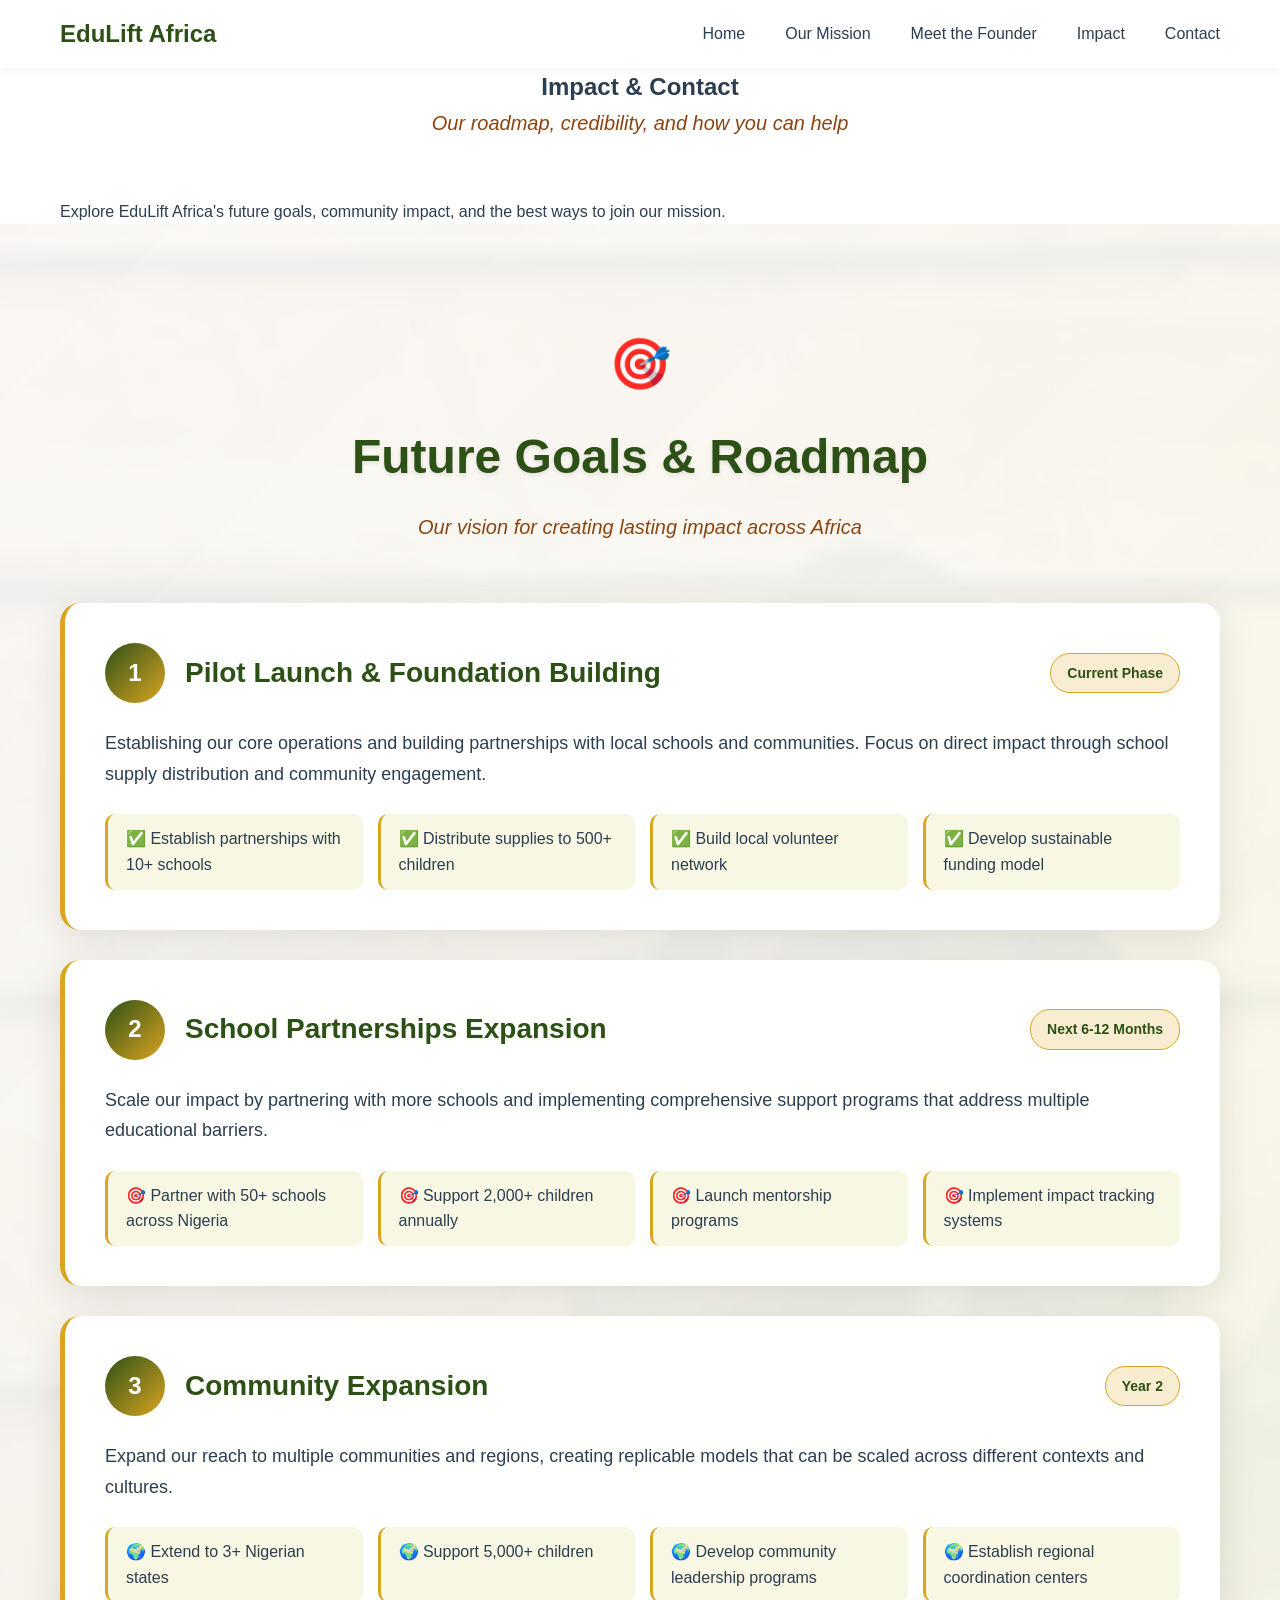
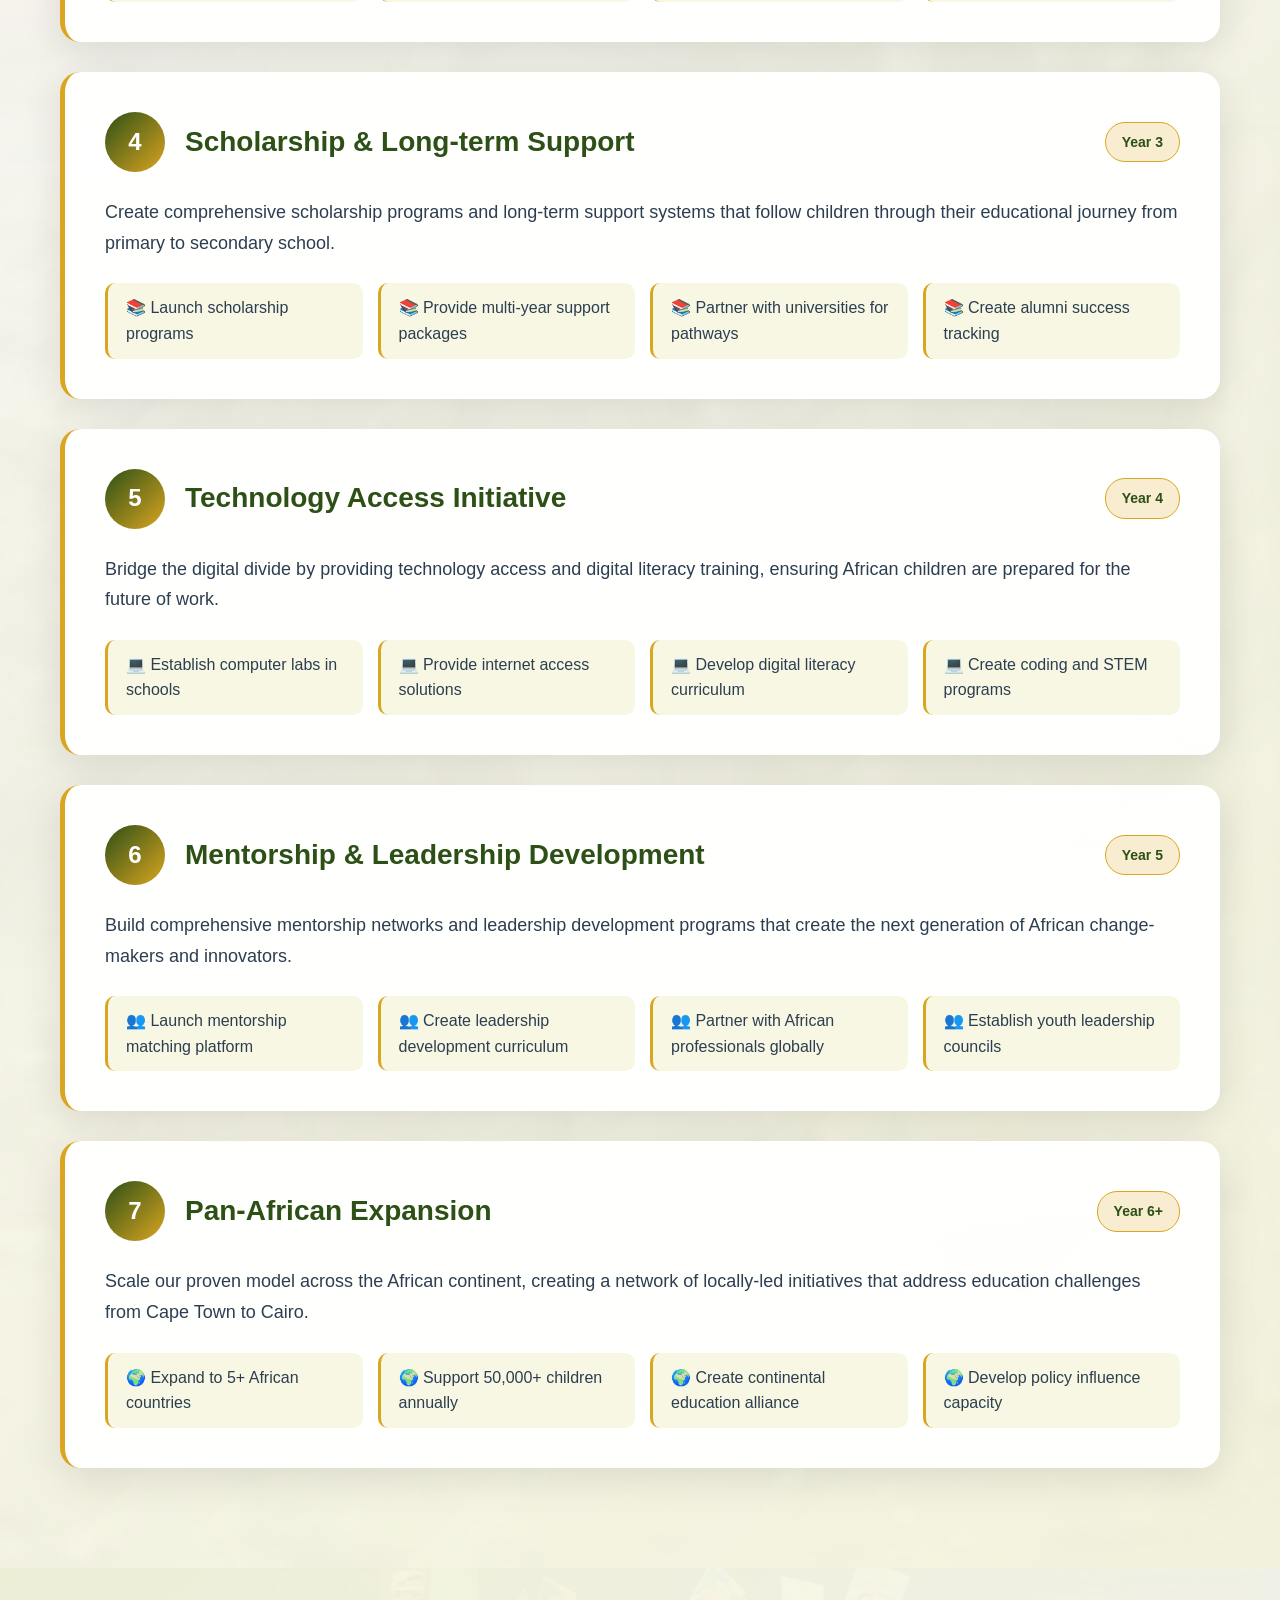
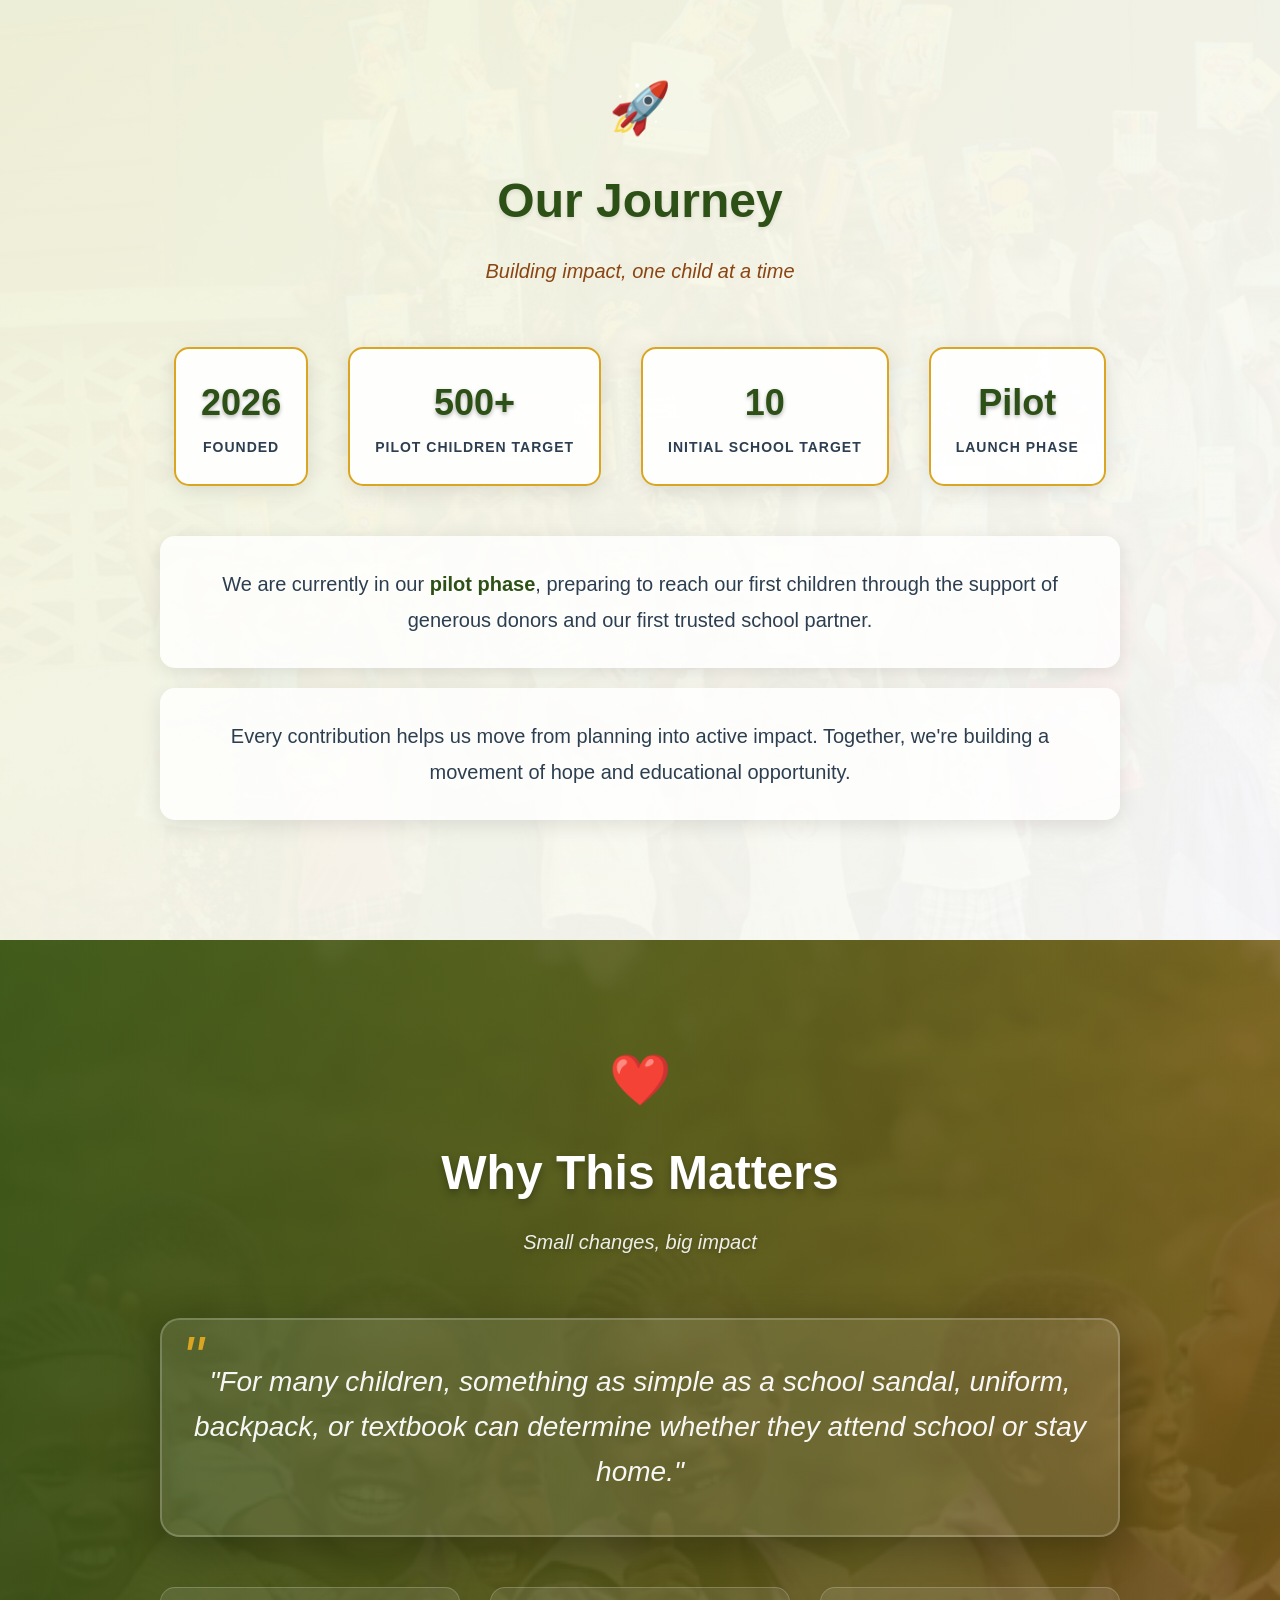
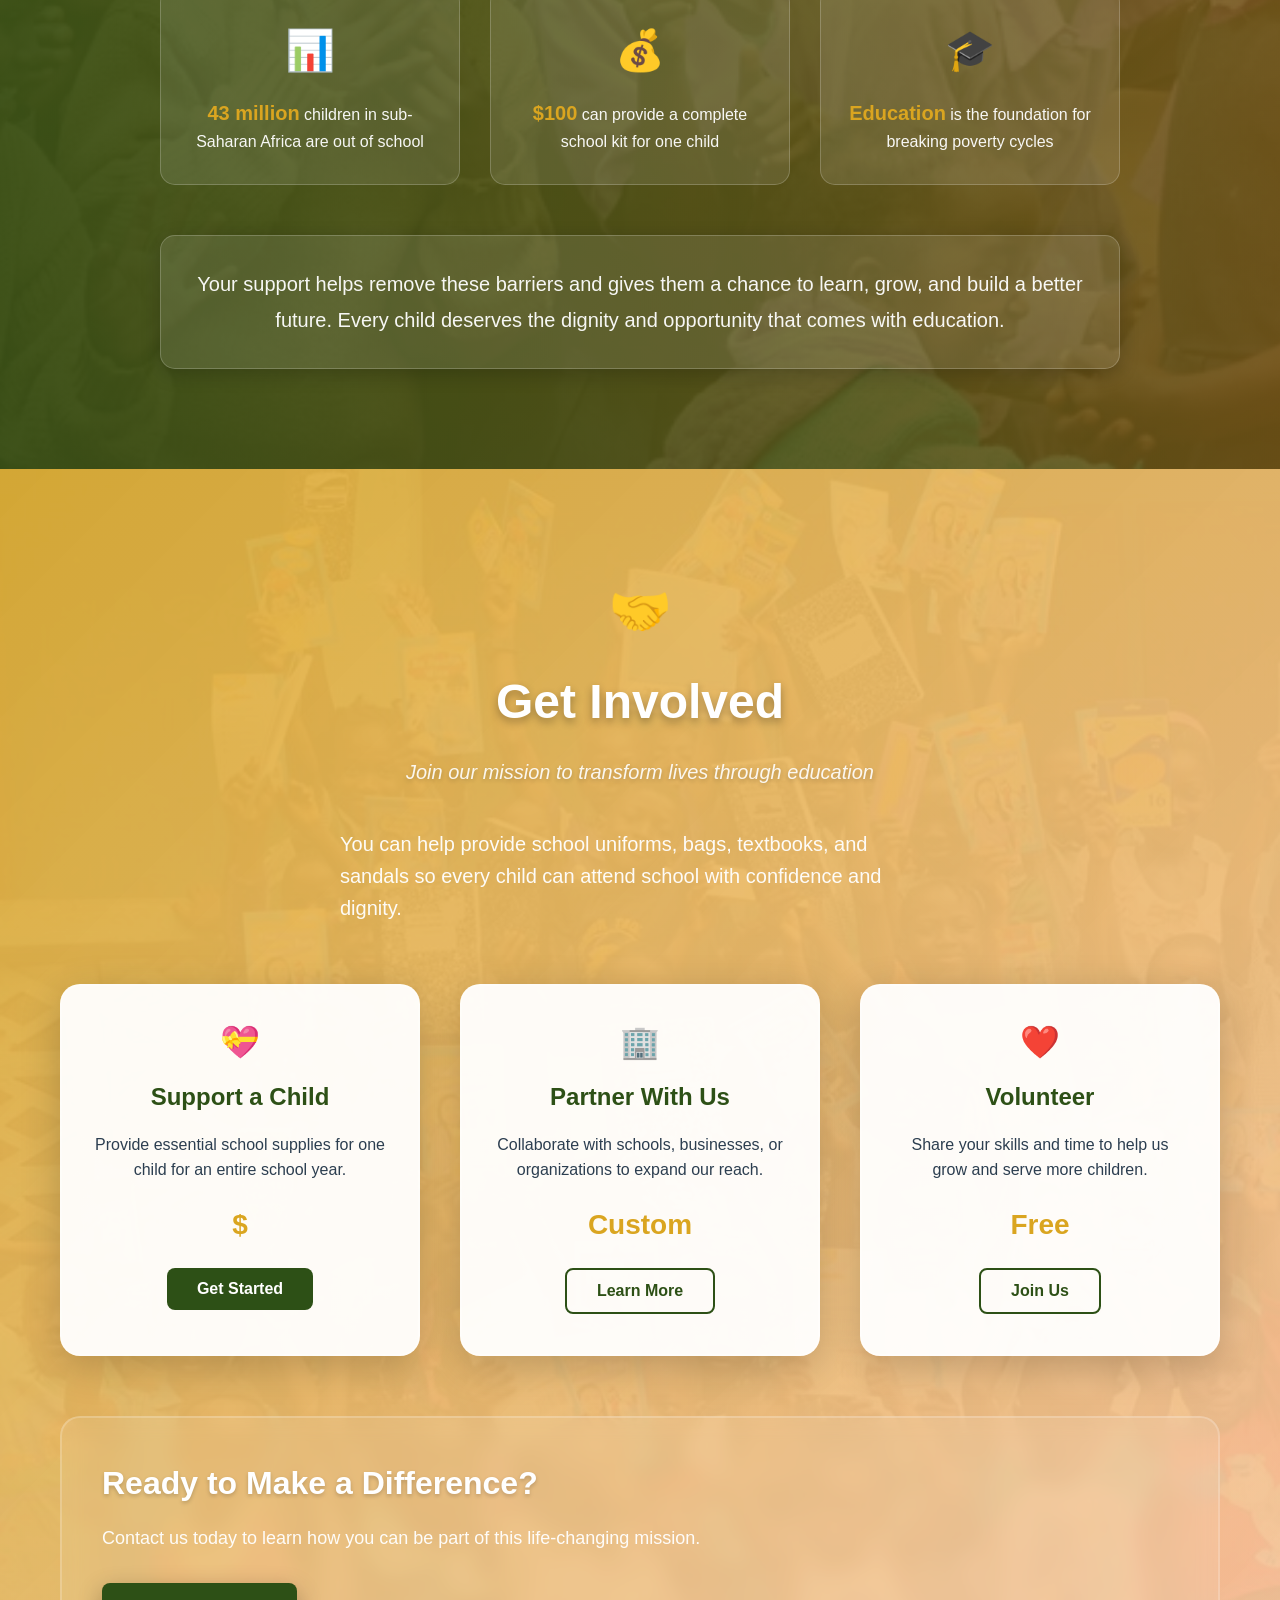
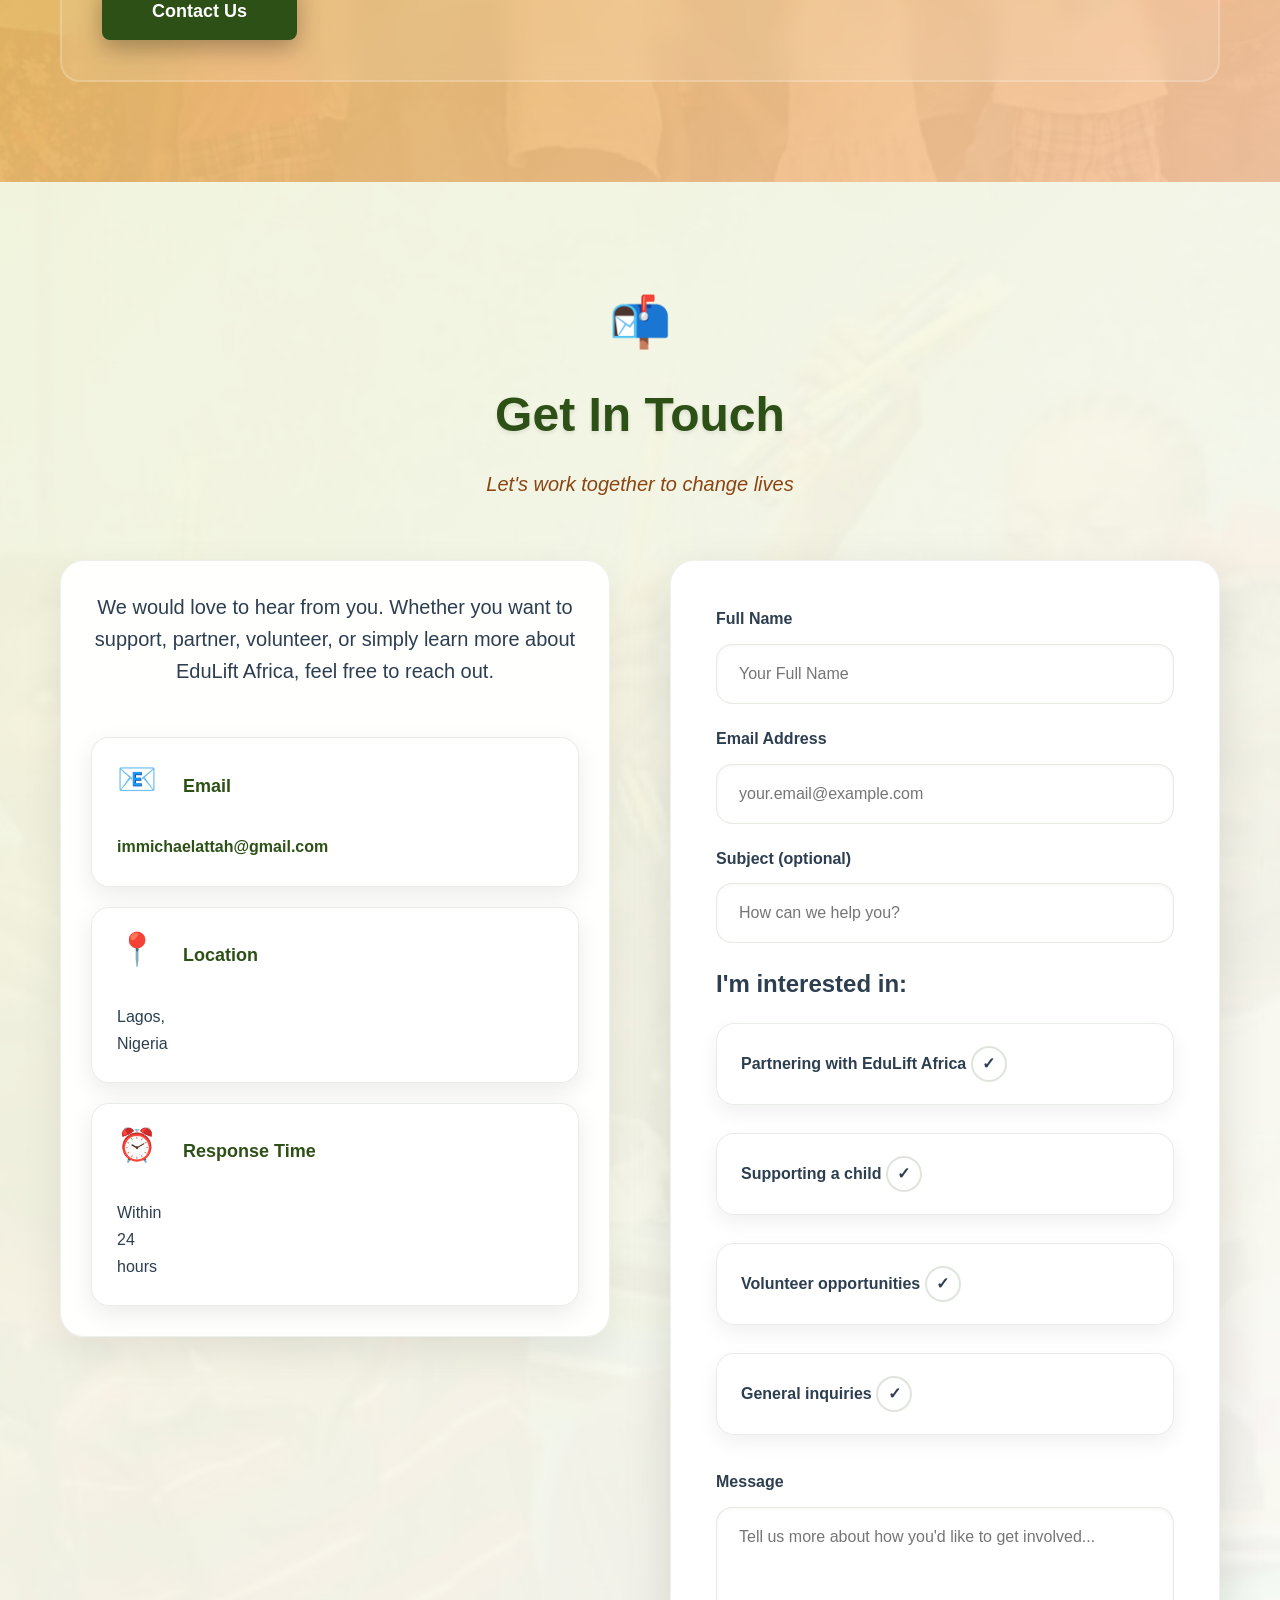
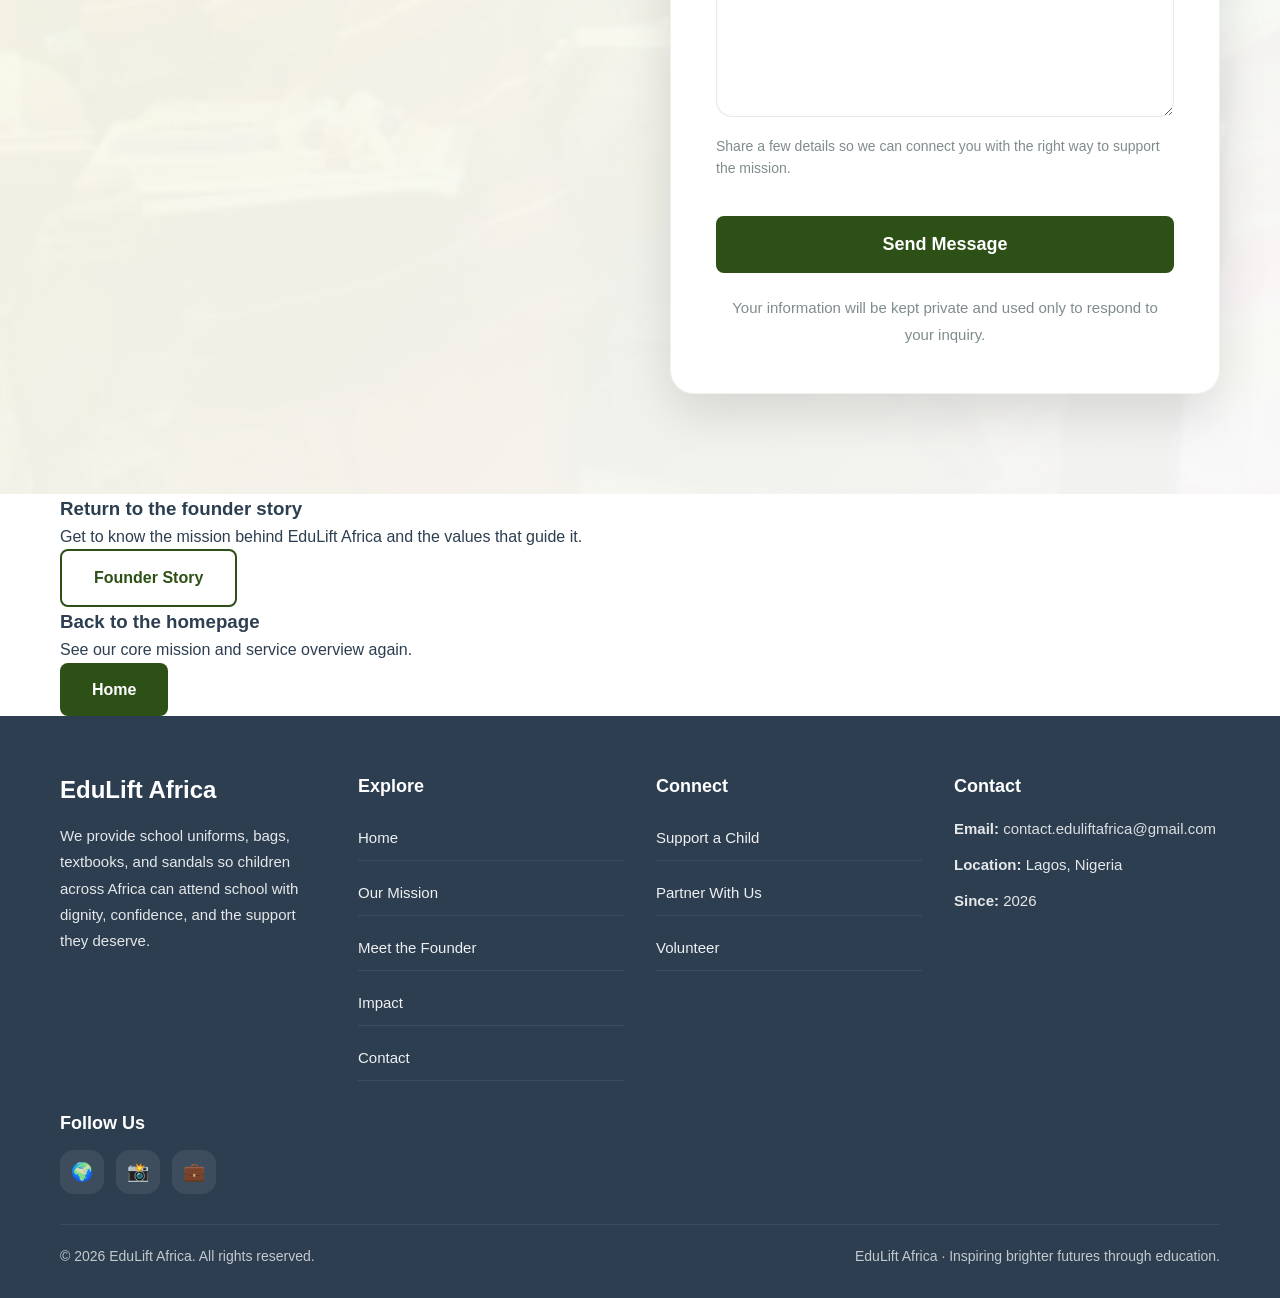
==== commit d4f8f80e: "Remove social proof and credibility section from impact page" ====
--- a/impact.html
+++ b/impact.html
@@ -158,79 +158,6 @@
         </div>
     </section>
 
-    <section class="social-proof">
-        <div class="container">
-            <div class="section-header">
-                <div class="section-icon">🏆</div>
-                <h2>Social Proof & Credibility</h2>
-                <p class="section-subtitle">Building trust through transparency and expertise</p>
-            </div>
-            <div class="credibility-content">
-                <div class="credentials-grid">
-                    <div class="credential-card">
-                        <div class="credential-icon">🎓</div>
-                        <h3>BYU-Pathway Worldwide Student</h3>
-                        <p>Demonstrating commitment to higher education and personal development through one of the world's leading online learning institutions.</p>
-                    </div>
-                    <div class="credential-card">
-                        <div class="credential-icon">📊</div>
-                        <h3>Marketing Analyst Trainee at Spero</h3>
-                        <p>Gaining professional experience in data-driven marketing and business development, applying analytical skills to create meaningful impact.</p>
-                    </div>
-                    <div class="credential-card">
-                        <div class="credential-icon">💻</div>
-                        <h3>ICT & Digital Marketing Student</h3>
-                        <p>Building technical expertise in information technology and digital communication strategies essential for modern nonprofit operations.</p>
-                    </div>
-                    <div class="credential-card">
-                        <div class="credential-icon">📈</div>
-                        <h3>Project Management Professional</h3>
-                        <p>Developing skills in project coordination, resource management, and strategic planning crucial for scaling social impact initiatives.</p>
-                    </div>
-                    <div class="credential-card">
-                        <div class="credential-icon">🔧</div>
-                        <h3>Technical Support Specialist</h3>
-                        <p>Mastering technical problem-solving and support systems, ensuring reliable technology infrastructure for our operations.</p>
-                    </div>
-                    <div class="credential-card">
-                        <div class="credential-icon">🌐</div>
-                        <h3>Digital Skills & Online Presence</h3>
-                        <p>Maintaining professional online profiles and digital communication channels that demonstrate transparency and accountability.</p>
-                    </div>
-                </div>
-                <div class="trust-indicators">
-                    <div class="trust-section">
-                        <h3>Transparency & Accountability</h3>
-                        <ul>
-                            <li>📋 Regular progress reports and impact updates</li>
-                            <li>💰 Clear financial tracking and budget transparency</li>
-                            <li>🎯 Measurable goals with regular assessment</li>
-                            <li>🤝 Open communication with supporters and partners</li>
-                        </ul>
-                    </div>
-                    <div class="trust-section">
-                        <h3>Professional Development</h3>
-                        <ul>
-                            <li>📚 Continuous learning and skill development</li>
-                            <li>👥 Mentorship and professional networking</li>
-                            <li>🏢 Corporate experience and business acumen</li>
-                            <li>🌍 Global perspective and cultural awareness</li>
-                        </ul>
-                    </div>
-                    <div class="trust-section">
-                        <h3>Community Impact</h3>
-                        <ul>
-                            <li>🏫 Direct partnerships with local schools</li>
-                            <li>👨‍👩‍👧‍👦 Family and community engagement</li>
-                            <li>📊 Data-driven decision making</li>
-                            <li>🔄 Sustainable and scalable solutions</li>
-                        </ul>
-                    </div>
-                </div>
-            </div>
-        </div>
-    </section>
-
     <section class="journey">
         <div class="container">
             <div class="section-header">
@@ -249,7 +176,7 @@
                         <div class="stat-label">Pilot Children Target</div>
                     </div>
                     <div class="journey-stat">
-                        <div class="stat-number">5</div>
+                        <div class="stat-number">10</div>
                         <div class="stat-label">Initial School Target</div>
                     </div>
                     <div class="journey-stat">
@@ -288,7 +215,7 @@
                     <div class="impact-stat">
                         <div class="stat-icon">💰</div>
                         <div class="stat-text">
-                            <strong>$50</strong> can provide a complete school kit for one child
+                            <strong>$100</strong> can provide a complete school kit for one child
                         </div>
                     </div>
                     <div class="impact-stat">
@@ -318,7 +245,7 @@
                     <div class="option-icon">💝</div>
                     <h3>Support a Child</h3>
                     <p>Provide essential school supplies for one child for an entire school year.</p>
-                    <div class="option-price">$50</div>
+                    <div class="option-price">$</div>
                     <button class="btn btn-primary" onclick="scrollToContactWithReason('Support a child')">Get Started</button>
                 </div>
                 <div class="option-card">
--- a/style.css
+++ b/style.css
@@ -2758,8 +2758,26 @@
         gap: 40px;
     }
     
+    .letter-image {
+        max-width: 100%;
+        height: auto;
+    }
+    
+    .letter-image img {
+        width: 100%;
+        height: auto;
+        max-width: 300px;
+        margin: 0 auto;
+        display: block;
+    }
+    
+    .letter-text-wrapper {
+        position: static;
+    }
+    
     .letter-text {
         padding: 30px 20px;
+        clear: both;
     }
     
     .letter-text p {
@@ -2772,10 +2790,11 @@
     }
     
     .letter-quote {
-        float: none;
-        width: 100%;
+        float: none !important;
+        width: 100% !important;
         padding: 30px 20px;
         margin: 0 0 30px 0;
+        clear: both;
     }
     
     .letter-quote blockquote {
@@ -2839,6 +2858,74 @@
 
     .page-links .btn {
         width: fit-content;
+    }
+}
+
+@media (max-width: 480px) {
+    .founder-letter {
+        padding: 60px 0;
+    }
+    
+    .letter-header {
+        margin-bottom: 30px;
+    }
+    
+    .letter-icon {
+        font-size: 40px;
+        margin-bottom: 10px;
+    }
+    
+    .founder-letter h2 {
+        font-size: 28px;
+        margin-bottom: 10px;
+    }
+    
+    .letter-subtitle {
+        font-size: 16px;
+    }
+    
+    .letter-body {
+        gap: 30px;
+    }
+    
+    .letter-image img {
+        max-width: 250px;
+    }
+    
+    .letter-text {
+        padding: 25px 15px;
+    }
+    
+    .letter-text p {
+        font-size: 15px;
+        line-height: 1.6;
+    }
+    
+    .greeting {
+        font-size: 18px;
+        margin-bottom: 15px !important;
+    }
+    
+    .letter-quote {
+        padding: 25px 15px;
+        margin: 0 0 20px 0;
+    }
+    
+    .letter-quote blockquote {
+        font-size: 18px;
+    }
+    
+    .letter-quote blockquote:before {
+        font-size: 30px;
+        top: -10px;
+    }
+    
+    .letter-quote cite {
+        font-size: 14px;
+    }
+    
+    .quote-note {
+        font-size: 14px;
     }
 }
 
